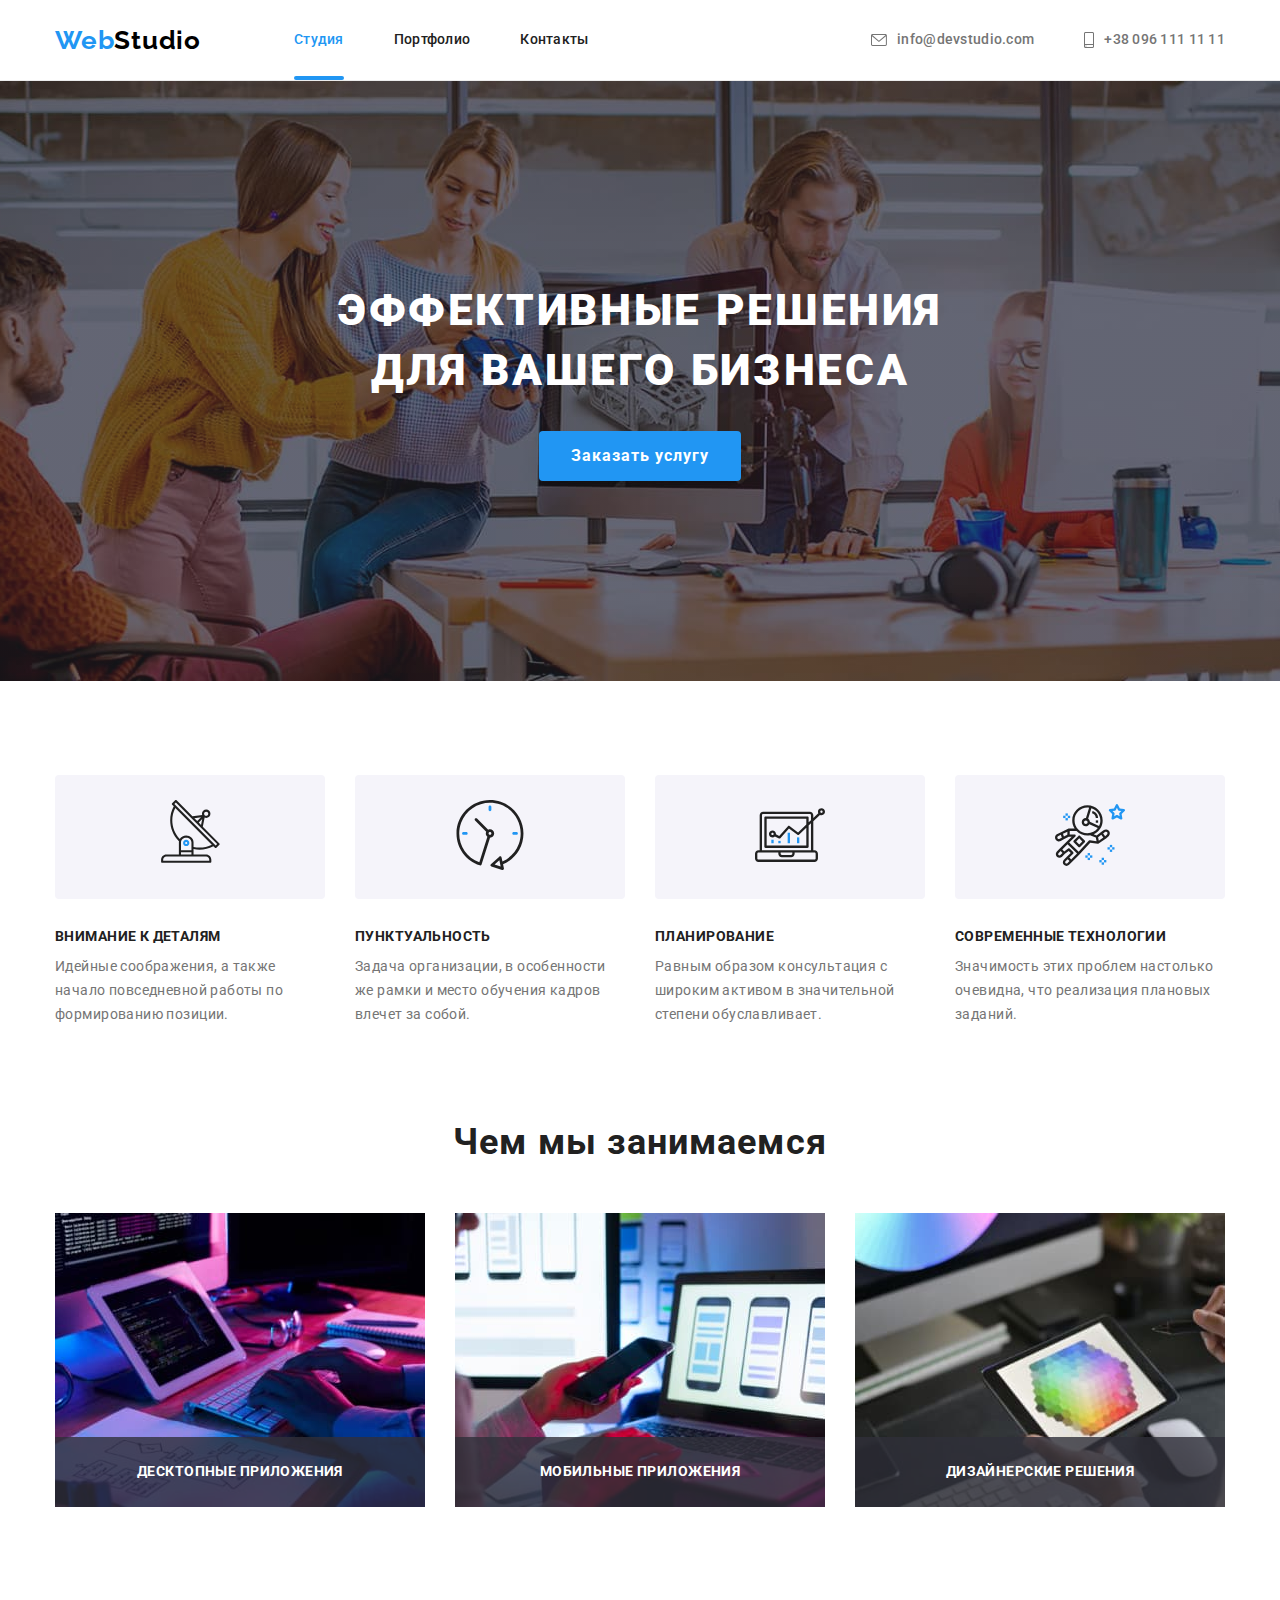
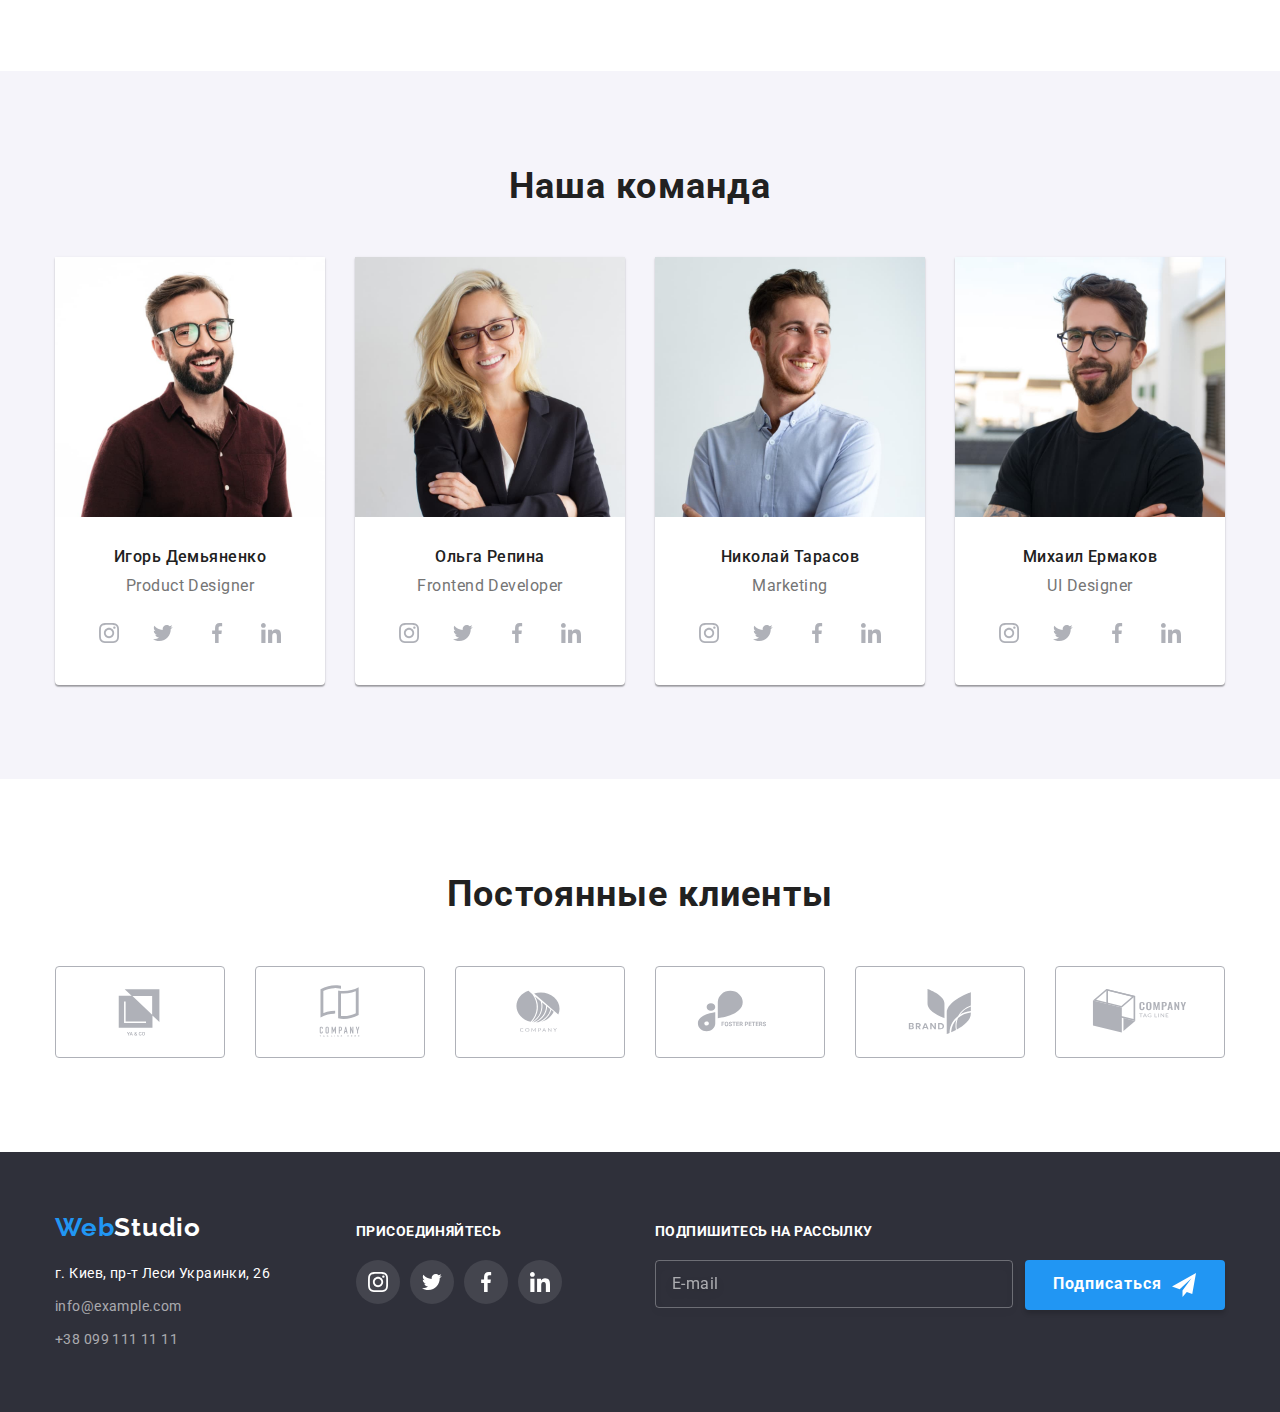
==== index.html @ ec04b0eb "added start files" ====
<!DOCTYPE html>
<html lang="ru">
  <head>
    <meta charset="UTF-8" />
    <meta http-equiv="X-UA-Compatible" content="IE=edge" />
    <meta name="viewport" content="width=device-width, initial-scale=1.0" />
    <title>Студия</title>
    <link rel="preconnect" href="https://fonts.googleapis.com" />
    <link rel="preconnect" href="https://fonts.gstatic.com" crossorigin />
    <link
      href="https://fonts.googleapis.com/css2?family=Raleway:wght@700&family=Roboto:wght@400;500;700;900&display=swap"
      rel="stylesheet"
    />
    <link
      rel="stylesheet"
      href="https://cdnjs.cloudflare.com/ajax/libs/modern-normalize/1.1.0/modern-normalize.min.css"
    />
    <link rel="stylesheet" href="./css/main.min.css" />
  </head>
  <body>
    <header class="header">
      <div class="container">
        <nav class="header__nav">
          <a class="header__logo header__logo_theme_blue" href="./index.html" lang="en"
            >Web<span class="header__logo_theme_dark">Studio</span></a
          >
          <ul class="header__nav-list">
            <li class="header__nav-item">
              <a href="./index.html" class="header__nav-link current">Студия</a>
            </li>
            <li class="header__nav-item">
              <a href="./portfolio.html" class="header__nav-link">Портфолио</a>
            </li>
            <li class="item">
              <a href="" class="header__nav-link">Контакты</a>
            </li>
          </ul>
        </nav>
        <ul class="header__contacts header__nav-list">
          <li class="header__contacts-list">
            <a class="header__contacts-item" href="mailto:info@devstudio.com">
              <svg class="header__contacts-icon-email" width="16" height="12">
                <use href="./images/sprite.svg#icon-email"></use>
              </svg>
              info@devstudio.com</a
            >
          </li>
          <li class="header__contacts-list">
            <a class="header__contacts-item" href="tel:+380961111111">
              <svg class="header__contacts-icon-tel" width="10" height="16">
                <use href="./images/sprite.svg#icon-smartphone"></use>
              </svg>
              +38 096 111 11 11</a
            >
          </li>
        </ul>
      </div>
    </header>
    <main>
      <section class="hero hero__overlay">
        <div class="container">
          <h1 class="hero__title">
            Эффективные решения <span class="indent">для вашего бизнеса</span>
          </h1>
          <button class="hero__btn" type="button" data-modal-open>Заказать услугу</button>
          <div class="backdrop is-hidden" data-modal>
            <div class="modal">
              <button data-modal-close class="modal-icon-close">
                <svg width="11" height="11  ">
                  <use class="" href="./images/sprite.svg#icon-close-black"></use>
                </svg>
              </button>
              <form class="contact-form-wrapper">
                <b class="contact-form-title">Оставьте свои данные, мы вам перезвоним</b>
                <label class="contact-form-type"
                  >Имя
                  <span class="contact-form-input-wrapper">
                    <input
                      type="text"
                      name="user_name"
                      class="contact-form-input"
                      required
                      minlength="2"
                      pattern="^[а-яА-Яа-яА-Яa-zA-Z]+\s[а-яА-Яа-яА-Яa-zA-Z]+$"
                    />
                    <svg class="contact-form-icon" width="18" height="18">
                      <use href="./images/sprite.svg#icon-person-black-18dp"></use>
                    </svg>
                  </span>
                </label>
                <label class="contact-form-type"
                  >Телефон
                  <span class="contact-form-input-wrapper">
                    <input
                      type="tel"
                      name="user_phone"
                      class="contact-form-input"
                      required
                      pattern="[0-9]{3}-[0-9]{3}-[0-9]{2}-[0-9]{2}"
                      title="066-xxx-xx-xx"
                    />
                    <svg class="contact-form-icon" width="18" height="18">
                      <use href="./images/sprite.svg#icon-phone-black-18dp"></use>
                    </svg>
                  </span>
                </label>
                <label class="contact-form-type"
                  >Почта
                  <span class="contact-form-input-wrapper">
                    <input type="email" name="user_email" class="contact-form-input" required />
                    <svg class="contact-form-icon" width="18" height="18">
                      <use href="./images/sprite.svg#icon-email-black-18dp"></use>
                    </svg>
                  </span>
                </label>
                <label for="user-confirm" class="contact-form-type">Комментарий</label>
                <textarea
                  name="user_message"
                  class="contact-form-input-message"
                  placeholder="Введите текст"
                ></textarea>
                <span class="confirmation-wrapper">
                  <input
                    type="checkbox"
                    name="user_confirmation"
                    required
                    id="user-confirm"
                    class="contact-form-checkbox visually-hidden"
                  />
                  <label for="user-confirm" class="contact-form-confirm">
                    Соглашаюсь с рассылкой и принимаю
                    <a href="" class="contact-form-confirm-link">Условия договора</a></label
                  >
                </span>

                <button type="submit" class="contact-form-btn">Отправить</button>
              </form>
            </div>
          </div>
        </div>
      </section>
      <section class="features features__section">
        <div class="container">
          <h2 class="section-title visually-hidden">Особенности</h2>
          <ul class="features__list">
            <li class="features__item">
              <div class="features__icon">
                <svg class="features__icon-item" width="70" height="70">
                  <use href="./images/sprite.svg#icon-antenna"></use>
                </svg>
              </div>
              <h3 class="features__title">Внимание к деталям</h3>
              <p class="features__description">
                Идейные соображения, а также начало повседневной работы по формированию позиции.
              </p>
            </li>
            <li class="features__item">
              <div class="features__icon">
                <svg class="features__icon-item" width="70" height="70">
                  <use href="./images/sprite.svg#icon-clock"></use>
                </svg>
              </div>
              <h3 class="features__title">Пунктуальность</h3>
              <p class="features__description">
                Задача организации, в особенности же рамки и место обучения кадров влечет за собой.
              </p>
            </li>
            <li class="features__item">
              <div class="features__icon">
                <svg class="features__icon-item" width="70" height="70">
                  <use href="./images/sprite.svg#icon-diagram"></use>
                </svg>
              </div>
              <h3 class="features__title">Планирование</h3>
              <p class="features__description">
                Равным образом консультация с широким активом в значительной степени обуславливает.
              </p>
            </li>
            <li class="features__item">
              <div class="features__icon">
                <svg class="features__icon-item" width="70" height="70">
                  <use href="./images/sprite.svg#icon-astronaut"></use>
                </svg>
              </div>
              <h3 class="features__title">Современные технологии</h3>
              <p class="features__description">
                Значимость этих проблем настолько очевидна, что реализация плановых заданий.
              </p>
            </li>
          </ul>
        </div>
      </section>
      <section class="our-work section">
        <div class="container">
          <h2 class="section-title">Чем мы занимаемся</h2>
          <ul class="our-work__list">
            <li class="our-work__item">
              <div class="our-work__img-wrapper">
                <img
                  src="./images/about-img-1.jpeg"
                  alt="Декстопные приложения"
                  width="370"
                  height="294"
                />
                <p class="our-work__img-wrapper-item">Десктопные приложения</p>
              </div>
            </li>
            <li class="our-work__item">
              <div class="our-work__img-wrapper">
                <img
                  src="./images/about-img-2.jpeg"
                  alt="Мобильные приложения"
                  width="370"
                  height="294"
                />
                <p class="our-work__img-wrapper-item">Мобильные приложения</p>
              </div>
            </li>
            <li class="our-work__item">
              <div class="our-work__img-wrapper">
                <img
                  src="./images/about-img-3.jpeg"
                  alt="Дизайнерские решения"
                  width="370"
                  height="294"
                />
                <p class="our-work__img-wrapper-item">Дизайнерские решения</p>
              </div>
            </li>
          </ul>
        </div>
      </section>
      <section class="team section">
        <div class="container">
          <h2 class="section-title">Наша команда</h2>
          <ul class="team__list">
            <li class="team__card team__card-item">
              <img src="./images/team-img-1.jpeg" alt="Игорь Демьяненко" width="270" height="260" />
              <div class="team__wrapper">
                <h3 class="team__item-title">Игорь Демьяненко</h3>
                <p class="team__item-description" lang="en">Product Designer</p>
                <ul class="team__social">
                  <li class="team__social-item">
                    <a class="team__social-link" href="/">
                      <svg width="20" height="20">
                        <use class="" href="./images/sprite.svg#icon-instagram"></use>
                      </svg>
                    </a>
                  </li>
                  <li class="team__social-item">
                    <a class="team__social-link" href="/">
                      <svg width="20" height="20">
                        <use href="./images/sprite.svg#icon-twitter"></use>
                      </svg>
                    </a>
                  </li>
                  <li class="team__social-item">
                    <a class="team__social-link" href="/">
                      <svg width="20" height="20">
                        <use href="./images/sprite.svg#icon-facebook"></use>
                      </svg>
                    </a>
                  </li>
                  <li class="team__social-item">
                    <a class="team__social-link" href="/">
                      <svg width="20" height="20">
                        <use href="./images/sprite.svg#icon-linkedin"></use>
                      </svg>
                    </a>
                  </li>
                </ul>
              </div>
            </li>
            <li class="team__card team__card-item">
              <img src="./images/team-img-2.jpeg" alt="Ольга Репина" width="270" height="260" />
              <div class="team__wrapper">
                <h3 class="team__item-title">Ольга Репина</h3>
                <p class="team__item-description" lang="en">Frontend Developer</p>
                <ul class="team__social">
                  <li class="team__social-item">
                    <a class="team__social-link" href="/">
                      <svg width="20" height="20">
                        <use class="" href="./images/sprite.svg#icon-instagram"></use>
                      </svg>
                    </a>
                  </li>
                  <li class="team__social-item">
                    <a class="team__social-link" href="/">
                      <svg width="20" height="20">
                        <use href="./images/sprite.svg#icon-twitter"></use>
                      </svg>
                    </a>
                  </li>
                  <li class="team__social-item">
                    <a class="team__social-link" href="/">
                      <svg width="20" height="20">
                        <use href="./images/sprite.svg#icon-facebook"></use>
                      </svg>
                    </a>
                  </li>
                  <li class="team__social-item">
                    <a class="team__social-link" href="/">
                      <svg width="20" height="20">
                        <use href="./images/sprite.svg#icon-linkedin"></use>
                      </svg>
                    </a>
                  </li>
                </ul>
              </div>
            </li>
            <li class="team__card team__card-item">
              <img src="./images/team-img-3.jpeg" alt="Николай Тарасов" width="270" height="260" />
              <div class="team__wrapper">
                <h3 class="team__item-title">Николай Тарасов</h3>
                <p class="team__item-description" lang="en">Marketing</p>
                <ul class="team__social">
                  <li class="team__social-item">
                    <a class="team__social-link" href="/">
                      <svg width="20" height="20">
                        <use class="" href="./images/sprite.svg#icon-instagram"></use>
                      </svg>
                    </a>
                  </li>
                  <li class="team__social-item">
                    <a class="team__social-link" href="/">
                      <svg width="20" height="20">
                        <use href="./images/sprite.svg#icon-twitter"></use>
                      </svg>
                    </a>
                  </li>
                  <li class="team__social-item">
                    <a class="team__social-link" href="/">
                      <svg width="20" height="20">
                        <use href="./images/sprite.svg#icon-facebook"></use>
                      </svg>
                    </a>
                  </li>
                  <li class="team__social-item">
                    <a class="team__social-link" href="/">
                      <svg width="20" height="20">
                        <use href="./images/sprite.svg#icon-linkedin"></use>
                      </svg>
                    </a>
                  </li>
                </ul>
              </div>
            </li>
            <li class="team__card team__card-item">
              <img src="./images/team-img-4.jpeg" alt="Михаил Ермаков" width="270" height="260" />
              <div class="team__wrapper">
                <h3 class="team__item-title">Михаил Ермаков</h3>
                <p class="team__item-description" lang="en">UI Designer</p>
                <ul class="team__social">
                  <li class="team__social-item">
                    <a class="team__social-link" href="/">
                      <svg width="20" height="20">
                        <use class="" href="./images/sprite.svg#icon-instagram"></use>
                      </svg>
                    </a>
                  </li>
                  <li class="team__social-item">
                    <a class="team__social-link" href="/">
                      <svg width="20" height="20">
                        <use href="./images/sprite.svg#icon-twitter"></use>
                      </svg>
                    </a>
                  </li>
                  <li class="team__social-item">
                    <a class="team__social-link" href="/">
                      <svg width="20" height="20">
                        <use href="./images/sprite.svg#icon-facebook"></use>
                      </svg>
                    </a>
                  </li>
                  <li class="team__social-item">
                    <a class="team__social-link" href="/">
                      <svg width="20" height="20">
                        <use href="./images/sprite.svg#icon-linkedin"></use>
                      </svg>
                    </a>
                  </li>
                </ul>
              </div>
            </li>
          </ul>
        </div>
      </section>
      <section class="clients section">
        <div class="container">
          <h2 class="section-title">Постоянные клиенты</h2>
          <ul class="clients__list">
            <li class="clients__item">
              <svg width="106" height="60">
                <use href="./images/sprite.svg#icon-client-ya-co"></use>
              </svg>
            </li>
            <li class="clients__item">
              <svg width="106" height="60">
                <use href="./images/sprite.svg#icon-client-tagline-here"></use>
              </svg>
            </li>
            <li class="clients__item">
              <svg width="106" height="60">
                <use href="./images/sprite.svg#icon-client-company"></use>
              </svg>
            </li>
            <li class="clients__item">
              <svg width="106" height="60">
                <use href="./images/sprite.svg#icon-client-foster-peters"></use>
              </svg>
            </li>
            <li class="clients__item">
              <svg width="106" height="60">
                <use href="./images/sprite.svg#icon-client-brand"></use>
              </svg>
            </li>
            <li class="clients__item">
              <svg width="106" height="60">
                <use href="./images/sprite.svg#icon-client-tag-line"></use>
              </svg>
            </li>
          </ul>
        </div>
      </section>
    </main>
    <footer class="footer">
      <div class="footer__section container">
        <div class="footer__address-section">
          <a class="footer__logo footer__logo_theme_blue" href="./index.html" lang="en"
            >Web<span class="footer__logo_theme_light">Studio</span></a
          >
          <address>
            <ul>
              <li>
                <p class="footer__address">г. Киев, пр-т Леси Украинки, 26</p>
              </li>
              <li class="footer__contacts-list">
                <a class="footer__contacts-item" href="mailto:info@example.com">info@example.com</a>
              </li>
              <li class="footer__contacts-list">
                <a class="footer__contacts-item" href="tel:+380991111111">+38 099 111 11 11</a>
              </li>
            </ul>
          </address>
        </div>
        <div class="footer__social-section">
          <h3 class="footer__section-title">присоединяйтесь</h3>
          <ul class="footer__social-list">
            <li class="footer__social-item">
              <a class="footer__social-link" href="/">
                <svg width="20" height="20">
                  <use class="" href="./images/sprite.svg#icon-instagram"></use>
                </svg>
              </a>
            </li>
            <li class="footer__social-item">
              <a class="footer__social-link" href="/">
                <svg width="20" height="20">
                  <use href="./images/sprite.svg#icon-twitter"></use>
                </svg>
              </a>
            </li>
            <li class="footer__social-item">
              <a class="footer__social-link" href="/">
                <svg width="20" height="20">
                  <use href="./images/sprite.svg#icon-facebook"></use>
                </svg>
              </a>
            </li>
            <li class="footer__social-item">
              <a class="footer__social-link" href="/">
                <svg width="20" height="20">
                  <use href="./images/sprite.svg#icon-linkedin"></use>
                </svg>
              </a>
            </li>
          </ul>
        </div>
        <div class="footer__contact-form">
          <p class="footer__section-title">Подпишитесь на рассылку</p>
          <form class="footer__contact-form-wrapper">
            <input
              type="email"
              name="user_email_news"
              class="footer__contact-form-news"
              required
              minlength="2"
              placeholder="E-mail"
            />
            <button type="submit" class="footer__contact-form-btn">
              Подписаться
              <svg class="footer__contact-form-icon" width="24px" height="24px">
                <use href="./images/sprite.svg#icon-icon-send"></use>
              </svg>
            </button>
          </form>
        </div>
      </div>
    </footer>
    <script src="./js/modal.js"></script>
  </body>
</html>
---- css/main.min.css ----
:root{--main-background-color: #ffffff;--secondary-background-color: #f5f4fa;--portfolio-buttons-color: #f5f4fa;--main-light-color: #ffffff;--main-text-color: #212121;--secondary-text-color: #757575;--main-accent-color: #2196f3;--secondary-accent-color: #188ce8;--hero-footer-background: #2f303a;--portffolio-background: #eeeeee;--hero-overlay: rgba(47, 48, 58, 0.4);--header-border-bottom: #ececec;--logo-dark-color: #000000;--team-social-icons: #afb1b8}.visually-hidden{position:absolute;width:1px;height:1px;margin:-1px;padding:0;border:0;white-space:nowrap;clip-path:inset(100%);clip:rect(0 0 0 0);overflow:hidden}.indent{display:block}body{font-family:Roboto, sans-serif;font-style:normal;font-weight:normal;color:var(--main-text-color);background-color:var(--main-background-color)}h1,h2,h3,h4,h5,h6,p{margin:0}img{display:block}ul,ol{margin:0;padding:0;list-style:none}a{text-decoration:none}img{display:block}address{font-style:normal}.section{padding-top:94px;padding-bottom:94px}.container{width:1200px;margin:0 auto;padding-right:15px;padding-left:15px}.header__logo_theme_blue,.footer__logo_theme_blue{margin:0;padding:0;font-family:Raleway, sans-serif;font-weight:bold;font-size:26px;line-height:1.19;letter-spacing:0.03em;color:var(--main-accent-color)}.header__logo_theme_dark{color:var(--logo-dark-color)}.footer__logo_theme_light{margin-bottom:20px;color:var(--main-light-color)}.backdrop{position:fixed;top:0;left:0;z-index:1;width:100%;height:100%;background:rgba(0,0,0,0.2);opacity:1;visibility:visible;transition:opacity 250ms cubic-bezier(0.4, 0, 0.2, 1),visibility 250ms cubic-bezier(0.4, 0, 0.2, 1)}.backdrop.is-hidden{opacity:0;visibility:hidden;pointer-events:none}.backdrop.is-hidden .modal{transform:translate(50%, -50%) scale(0.1)}.modal{position:absolute;top:50%;right:50%;width:528px;background:var(--main-background-color);border-radius:4px;box-shadow:0px 1px 3px rgba(0,0,0,0.12),0px 1px 1px rgba(0,0,0,0.14),0px 2px 1px rgba(0,0,0,0.2);transform:translate(50%, -50%) scale(1);transition:transform 250ms cubic-bezier(0.4, 0, 0.2, 1)}.modal-icon-close{position:absolute;top:8px;right:8px;display:flex;justify-content:center;align-items:center;width:30px;height:30px;background:var(--main-background-color);border:1px solid rgba(0,0,0,0.1);border-radius:50%;cursor:pointer;transition:fill 250ms cubic-bezier(0.4, 0, 0.2, 1)}.modal-icon-close:hover,.modal-icon-close:focus{fill:var(--secondary-accent-color)}.contact-form-title{margin-bottom:12px;font-weight:700;font-size:20px;line-height:1.15;text-align:center;letter-spacing:0.03em;color:var(--main-text-color)}.contact-form-wrapper{padding:40px;text-align:left}.contact-form-input{width:100%;height:38px;padding:12px 12px 12px 42px;font-weight:400;font-size:14px;line-height:1.14;letter-spacing:0.01em;border:1px solid rgba(33,33,33,0.2);border-radius:4px;box-sizing:border-box;transition:border 250ms cubic-bezier(0.4, 0, 0.2, 1)}.contact-form-input:focus,.contact-form-input:hover{border:1px solid var(--main-accent-color);outline:none}.contact-form-input-message{width:100%;height:118px;margin-bottom:20px;padding:12px 16px;font-weight:400;font-size:14px;line-height:1.14;letter-spacing:0.01em;border:1px solid rgba(33,33,33,0.2);box-sizing:border-box;border-radius:4px;resize:none;outline:none;transition:border 250ms cubic-bezier(0.4, 0, 0.2, 1) 0ms}.contact-form-input-message:focus,.contact-form-input-message:hover{border:1px solid var(--main-accent-color)}.contact-form-input-message::placeholder{font-weight:400;font-size:14px;line-height:1.14;letter-spacing:0.01em;color:rgba(117,117,117,0.5)}.confirmation-wrapper{text-align:center}.contact-form-confirm{font-weight:400;font-size:14px;line-height:1.71;letter-spacing:0.03em;color:var(--secondary-text-color)}.contact-form-confirm::before{content:'';display:inline-block;width:16px;height:15px;margin-right:8px;border:2px solid var(--main-text-color);border-radius:4px;cursor:pointer;transition:border 250ms cubic-bezier(0.4, 0, 0.2, 1),border-radius 250ms cubic-bezier(0.4, 0, 0.2, 1)}.contact-form-checkbox:focus+.contact-form-confirm::before,.contact-form-checkbox:hover+.contact-form-confirm::before{border:2px solid var(--main-accent-color);border-radius:4px}.contact-form-checkbox:checked+.contact-form-confirm::before{background-image:url(../images/icon-check.svg);border:0px}.contact-form-checkbox{border-radius:4px}.contact-form-confirm-link{color:var(--main-accent-color)}.contact-form-btn{display:block;width:200px;height:50px;margin-top:30px;margin-right:auto;margin-left:auto;padding:10px 55px;font-weight:700;font-size:16px;line-height:1.88;letter-spacing:0.06em;color:var(--main-light-color);background-color:var(--main-accent-color);box-shadow:0px 4px 4px rgba(0,0,0,0.15);border-radius:4px;border:none;cursor:pointer;transition:background-color 250ms cubic-bezier(0.4, 0, 0.2, 1) 0ms}.contact-form-btn:focus,.contact-form-btn:hover{background-color:var(--secondary-accent-color)}.contact-form-type{display:block;margin-top:12px;margin-bottom:4px;font-weight:400;font-size:12px;line-height:1.17;letter-spacing:0.01em;color:var(--secondary-text-color)}.contact-form-input-wrapper{position:relative;margin-bottom:10px}.contact-form-icon{position:absolute;top:50%;left:12px;display:block;transform:translateY(-50%);transition:fill 250ms cubic-bezier(0.4, 0, 0.2, 1)}.contact-form-input:focus+.contact-form-icon,.contact-form-input:hover+.contact-form-icon{fill:var(--main-accent-color)}.footer__contact-form{margin-left:93px}.footer__contact-form-wrapper{display:flex}.footer__contact-form-news{width:358px;height:48px;padding:15px 16px;font-weight:400;font-size:16px;line-height:1.25;letter-spacing:0.03em;color:var(--main-light-color);background-color:transparent;border:1px solid rgba(255,255,255,0.3);border-radius:4px;box-sizing:border-box;filter:drop-shadow(0px 4px 4px rgba(0,0,0,0.15));outline:none}.footer__contact-form-news::placeholder{font-weight:400;font-size:16px;line-height:1.25;letter-spacing:0.03em;color:rgba(255,255,255,0.6)}.footer__contact-form-btn{display:flex;align-items:center;width:200px;height:50px;margin-left:12px;padding:10px 28px;font-weight:700;font-size:16px;line-height:1.88;letter-spacing:0.06em;color:var(--main-light-color);background:var(--main-accent-color);border:none;border-radius:4px;box-shadow:0px 4px 4px rgba(0,0,0,0.15);cursor:pointer}.footer__contact-form-icon{margin-left:10px}.header{border-bottom:1px solid var(--header-border-bottom)}.header .container{display:flex}.header__nav{display:flex;align-items:center}.header__nav-list{display:flex;margin:0 0 0 93px}.header__nav-list .header__nav-item:not(:last-child){margin-right:50px}.header__nav-link{display:block;padding-top:32px;font-weight:500;font-size:14px;line-height:1.14;letter-spacing:0.02em;color:var(--main-text-color);transition:color 250ms cubic-bezier(0.4, 0, 0.2, 1) 0ms}.header__nav-link:hover,.header__nav-link:focus{color:var(--main-accent-color)}.header__contacts .header__contacts-list+.header__contacts-list{margin-left:50px}.header__contacts{margin-left:auto}.header__contacts-icon-email{width:16px;margin-right:10px}.header__contacts-icon-tel{width:10px;margin-right:10px}.header__contacts-item{display:flex;align-items:center;margin-left:auto;padding-top:32px;padding-bottom:32px;font-weight:500;font-size:14px;line-height:1.14;letter-spacing:0.02em;color:var(--secondary-text-color);fill:var(--secondary-text-color);transition:color 250ms cubic-bezier(0.4, 0, 0.2, 1) 0ms,fill 250ms cubic-bezier(0.4, 0, 0.2, 1) 0ms}.header__contacts-item:hover,.header__contacts-item:focus{color:var(--main-accent-color);fill:var(--main-accent-color)}.current{color:var(--main-accent-color)}.current::after{content:'';display:block;width:100%;height:4px;margin-top:28px;background:var(--main-accent-color);border-radius:2px}.hero{padding:200px 0;text-align:center;background:var(--hero-footer-background)}.hero__overlay{max-width:1600px;min-height:600px;margin:0 auto;background-image:linear-gradient(to right, var(--hero-overlay), var(--hero-overlay)),url(../images/hero-bg-img.jpeg);background-repeat:no-repeat;background-position:center;background-size:cover}.hero__title{margin-bottom:30px;font-weight:900;font-size:44px;line-height:1.36;letter-spacing:0.06em;text-transform:uppercase;color:var(--main-light-color)}.hero__btn{display:inline-block;min-width:200px;padding:10px 32px;font-family:inherit;font-weight:bold;font-size:16px;line-height:1.88;letter-spacing:0.06em;color:var(--main-light-color);background-color:var(--main-accent-color);border:none;border-radius:4px;box-shadow:0px 4px 4px rgba(0,0,0,0.15);cursor:pointer;transition:background-color 250ms cubic-bezier(0.4, 0, 0.2, 1) 0ms}.hero__btn:hover,.hero__btn:focus{background-color:var(--secondary-accent-color)}.features__section{padding-top:94px;padding-bottom:0}.features__list{display:flex;flex-wrap:wrap}.features__list .features__item{width:270px}.features__list .features__item:not(:last-child){margin-right:30px}.features__item .features__icon{width:270px;margin-bottom:30px;padding-top:25px;padding-bottom:25px;background-color:var(--portfolio-buttons-color);border-radius:4px}.features__icon .features__icon-item{width:270px;margin:0 auto}.features__title{margin-top:0;margin-bottom:10px;font-weight:bold;font-size:14px;line-height:1.14;letter-spacing:0.03em;text-transform:uppercase;color:var(--main-text-color)}.features__description{margin-top:0;margin-bottom:0;font-weight:400;font-size:14px;line-height:1.71;letter-spacing:0.03em;color:var(--secondary-text-color)}.our-work__list{display:flex}.our-work__list .our-work__item{flex-basis:calc((100% - 90px) / 3)}.our-work__list .our-work__item:not(:last-child){margin-right:30px}.our-work__img-wrapper{position:relative}.our-work__img-wrapper-item{width:100%;height:70px;padding:27px 80px;font-weight:700;font-size:14px;line-height:1.14;text-align:center;letter-spacing:0.03em;text-transform:uppercase;color:var(--main-light-color);background:rgba(47,48,58,0.8);transform:translateY(-100%)}.team{background-color:var(--secondary-background-color)}.team__list{display:flex;flex-wrap:wrap}.team__list .team__card-item:not(:last-child){margin-right:30px}.team__card{flex-basis:calc((100% - 120px) / 4);background:var(--main-light-color);border-radius:0px 0px 4px 4px;box-shadow:0px 1px 3px rgba(0,0,0,0.12),0px 1px 1px rgba(0,0,0,0.14),0px 2px 1px rgba(0,0,0,0.2)}.team__wrapper{padding:30px 0}.team__item-title{margin-top:0;margin-bottom:10px;font-weight:500;font-size:16px;line-height:1.19;text-align:center;letter-spacing:0.03em}.team__item-description{margin-bottom:16px;font-weight:400;font-size:16px;line-height:1.19;text-align:center;letter-spacing:0.03em;color:var(--secondary-text-color)}.team__social{display:flex;justify-content:center}.team__social-item .team__social-link{display:flex;justify-content:center;align-items:center;width:44px;height:44px;fill:var(--team-social-icons);background-position:center;border-radius:50%;transition:background-color 250ms cubic-bezier(0.4, 0, 0.2, 1) 0ms,fill 250ms cubic-bezier(0.4, 0, 0.2, 1) 0ms,border-radius 250ms cubic-bezier(0.4, 0, 0.2, 1) 0ms}.team__social-item .team__social-link:hover,.team__social-item .team__social-link:focus{fill:var(--main-light-color);background-color:var(--main-accent-color);border-radius:50px}.team__social-item:not(:last-child){margin-right:10px}.clients__list{display:flex;flex-wrap:wrap}.clients__item{display:flex;justify-content:center;align-items:center;width:170px;height:92px;margin-right:30px;fill:var(--team-social-icons);border:1px solid var(--team-social-icons);border-radius:4px;box-sizing:border-box;transition:fill 250ms cubic-bezier(0.4, 0, 0.2, 1) 0ms,border-color 250ms cubic-bezier(0.4, 0, 0.2, 1) 0ms}.clients__item:nth-child(6n+6){margin-right:0px}.clients__item:hover,.clients__item:focus{fill:var(--main-accent-color);border-color:var(--main-accent-color)}.footer{padding:60px 0;background-color:var(--hero-footer-background)}.footer__section{display:flex;align-items:baseline}.footer__address-section{width:231px;margin-right:70px}.footer__address{margin-top:20px;font-weight:400;font-size:14px;line-height:1.71;letter-spacing:0.03em;color:var(--main-light-color)}.footer__contacts-list{margin-top:9px}.footer__contacts-item{font-weight:400;font-size:14px;line-height:1.71;letter-spacing:0.03em;color:rgba(255,255,255,0.6);transition:color 250ms cubic-bezier(0.4, 0, 0.2, 1) 0ms}.footer__contacts-item:hover,.footer__contacts-item:focus{color:var(--main-accent-color)}.footer__section-title{margin-bottom:20px;font-weight:bold;font-size:14px;line-height:1.14;letter-spacing:0.03em;text-transform:uppercase;color:var(--main-light-color)}.footer__section-title.footer{display:block}.footer__social-list{display:flex}.footer__social-list :not(:last-child){margin-right:10px}.footer__social-item .footer__social-link{position:relative;display:flex;justify-content:center;align-items:center;width:44px;height:44px;fill:var(--main-light-color);background-color:rgba(255,255,255,0.1);background-position:center;border-radius:50%;transition:background-color 250ms cubic-bezier(0.4, 0, 0.2, 1) 0ms}.footer__social-item .footer__social-link:hover,.footer__social-item .footer__social-link:focus{background-color:var(--main-accent-color)}.section-title{margin-top:0;margin-bottom:50px;font-weight:bold;font-size:36px;line-height:1.17;letter-spacing:0.03em;text-align:center}.portfolio-btn{display:flex;justify-content:center}.portfolio-btn .portfolio-btn__list:not(:last-child){margin-right:8px}.portfolio-btn__item{display:inline-block;min-width:73px;padding:6px 22px;font-family:inherit;font-weight:500;font-size:16px;line-height:1.63;letter-spacing:0.03em;text-align:center;background-color:var(--portfolio-buttons-color);border:none;border-radius:4px;cursor:pointer;transition:color 250ms cubic-bezier(0.4, 0, 0.2, 1) 0ms,background-color 250ms cubic-bezier(0.4, 0, 0.2, 1) 0ms,box-shadow 250ms cubic-bezier(0.4, 0, 0.2, 1) 0ms,border-radius 250ms cubic-bezier(0.4, 0, 0.2, 1) 0ms}.portfolio-btn__item:hover,.portfolio-btn__item:focus{color:var(--main-light-color);background-color:var(--main-accent-color);border-radius:4px;box-shadow:0px 3px 1px rgba(0,0,0,0.1),0px 1px 2px rgba(0,0,0,0.08),0px 2px 2px rgba(0,0,0,0.12)}.active{color:var(--main-light-color);background-color:var(--main-accent-color);border-radius:4px;box-shadow:0px 3px 1px rgba(0,0,0,0.1),0px 1px 2px rgba(0,0,0,0.08),0px 2px 2px rgba(0,0,0,0.12)}.section-ul{margin-top:0;margin-bottom:50px}.portfolio-card{display:flex;flex-wrap:wrap}.portfolio-card .item:nth-child(3n){margin-right:0}.portfolio-card .item:nth-last-child(-n+3){margin-bottom:0}.portfolio-card__list{margin-right:30px;margin-bottom:30px;flex-basis:calc((100% - 90px) / 3);background:var(--main-light-color)}.portfolio-card__list.item{transition:box-shadow 250ms cubic-bezier(0.4, 0, 0.2, 1) 0ms}.portfolio-card__list.item:hover,.portfolio-card__list.item:focus{box-shadow:0px 1px 1px rgba(0,0,0,0.12),0px 4px 4px rgba(0,0,0,0.06),1px 4px 6px rgba(0,0,0,0.16)}.portfolio-card__overlay{position:relative;overflow:hidden}.portfolio-card__overlay-item{position:absolute;top:0;left:0;width:100%;height:100%;padding:63px 24px;font-weight:400;font-size:18px;line-height:1.56;letter-spacing:0.03em;color:var(--main-light-color);background-color:rgba(33,150,243,0.9);overflow:auto;transform:translateY(100%);transition:transform 250ms cubic-bezier(0.4, 0, 0.2, 1) 0ms}.portfolio-card__link:hover .portfolio-card__overlay-item,.portfolio-card__link:focus .portfolio-card__overlay-item{transform:translateY(0%);box-shadow:0px 1px 1px rgba(0,0,0,0.12),0px 4px 4px rgba(0,0,0,0.06),1px 4px 6px rgba(0,0,0,0.16)}.portfolio-card__link{display:block;text-decoration:none}.portfolio-card__wrapper{padding:20px 24px;border:1px solid var(--portffolio-background);border-top:none}.portfolio-card__title{margin-top:0;margin-bottom:4px;font-weight:700;font-size:18px;line-height:2;letter-spacing:0.06em;color:var(--main-text-color)}.portfolio-card__description{font-weight:400;font-size:16px;line-height:1.88;letter-spacing:0.03em;color:var(--secondary-text-color)}
/*# sourceMappingURL=main.min.css.map */
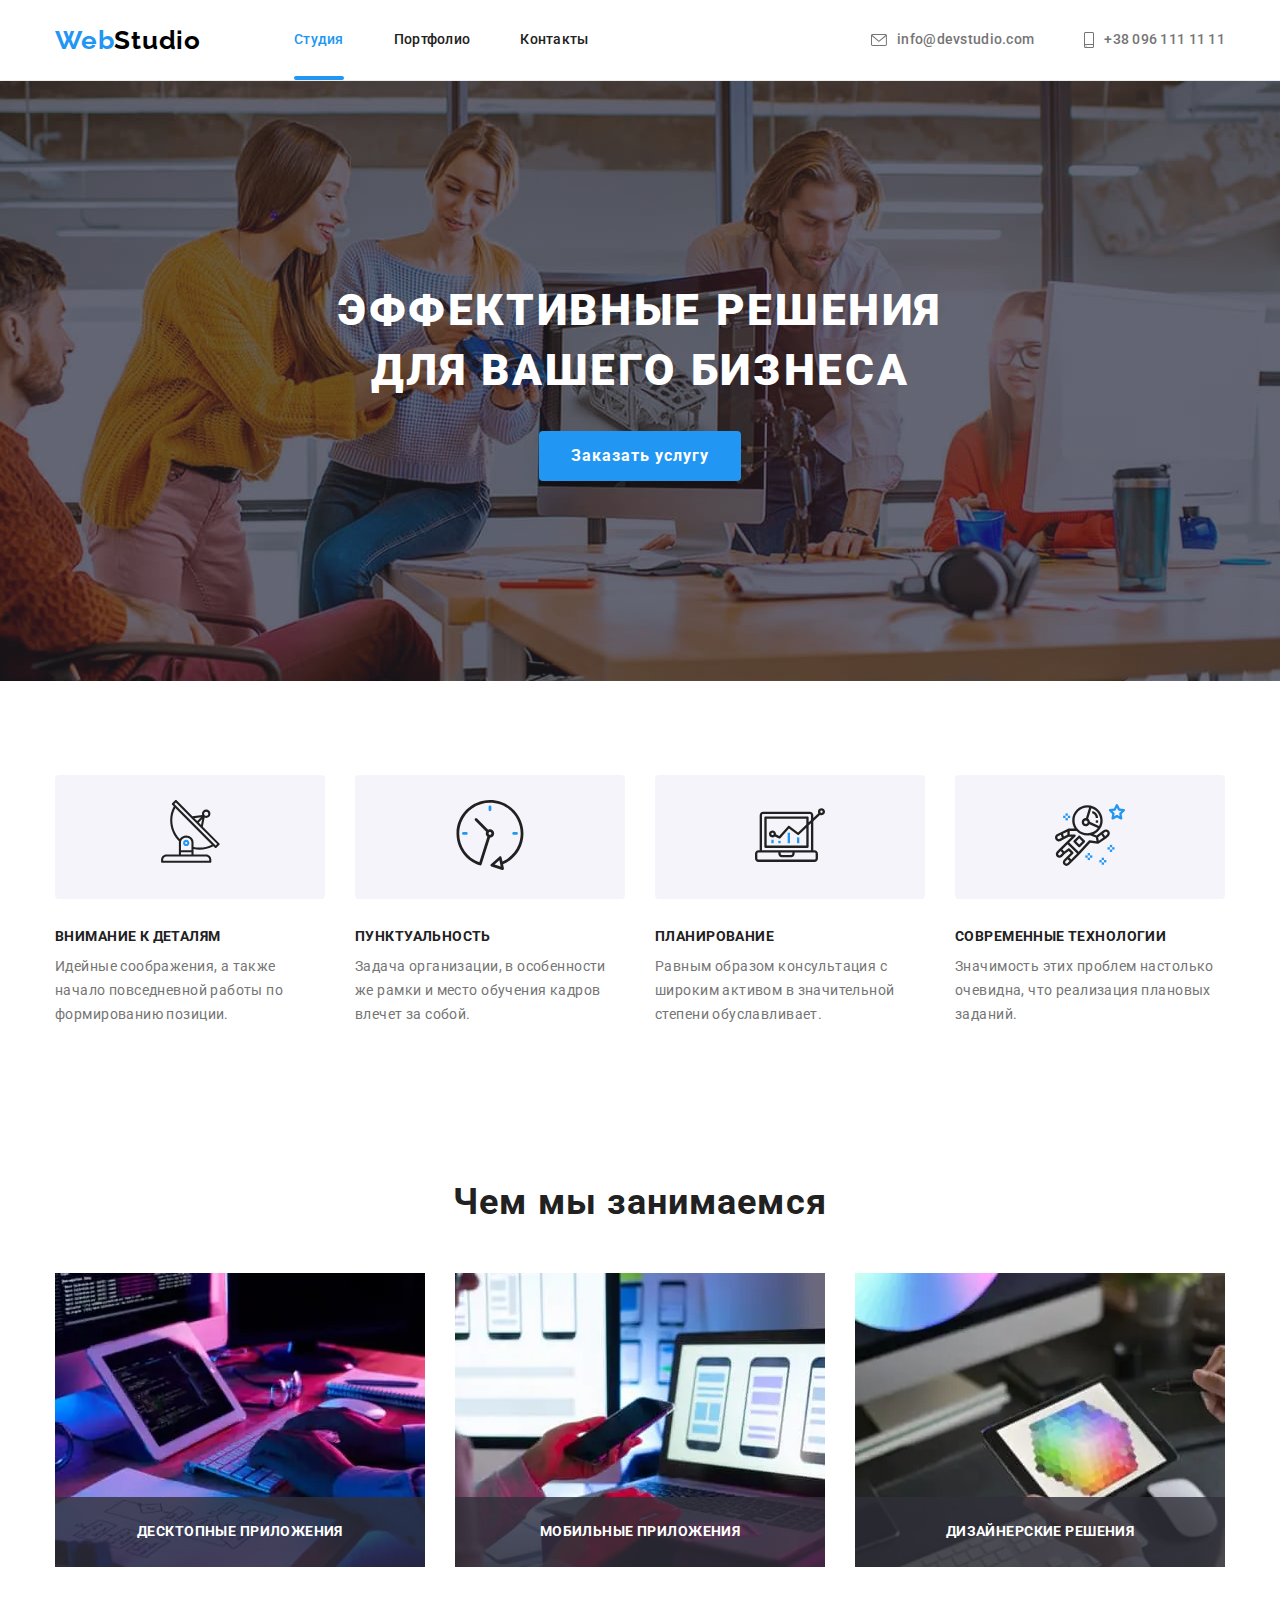
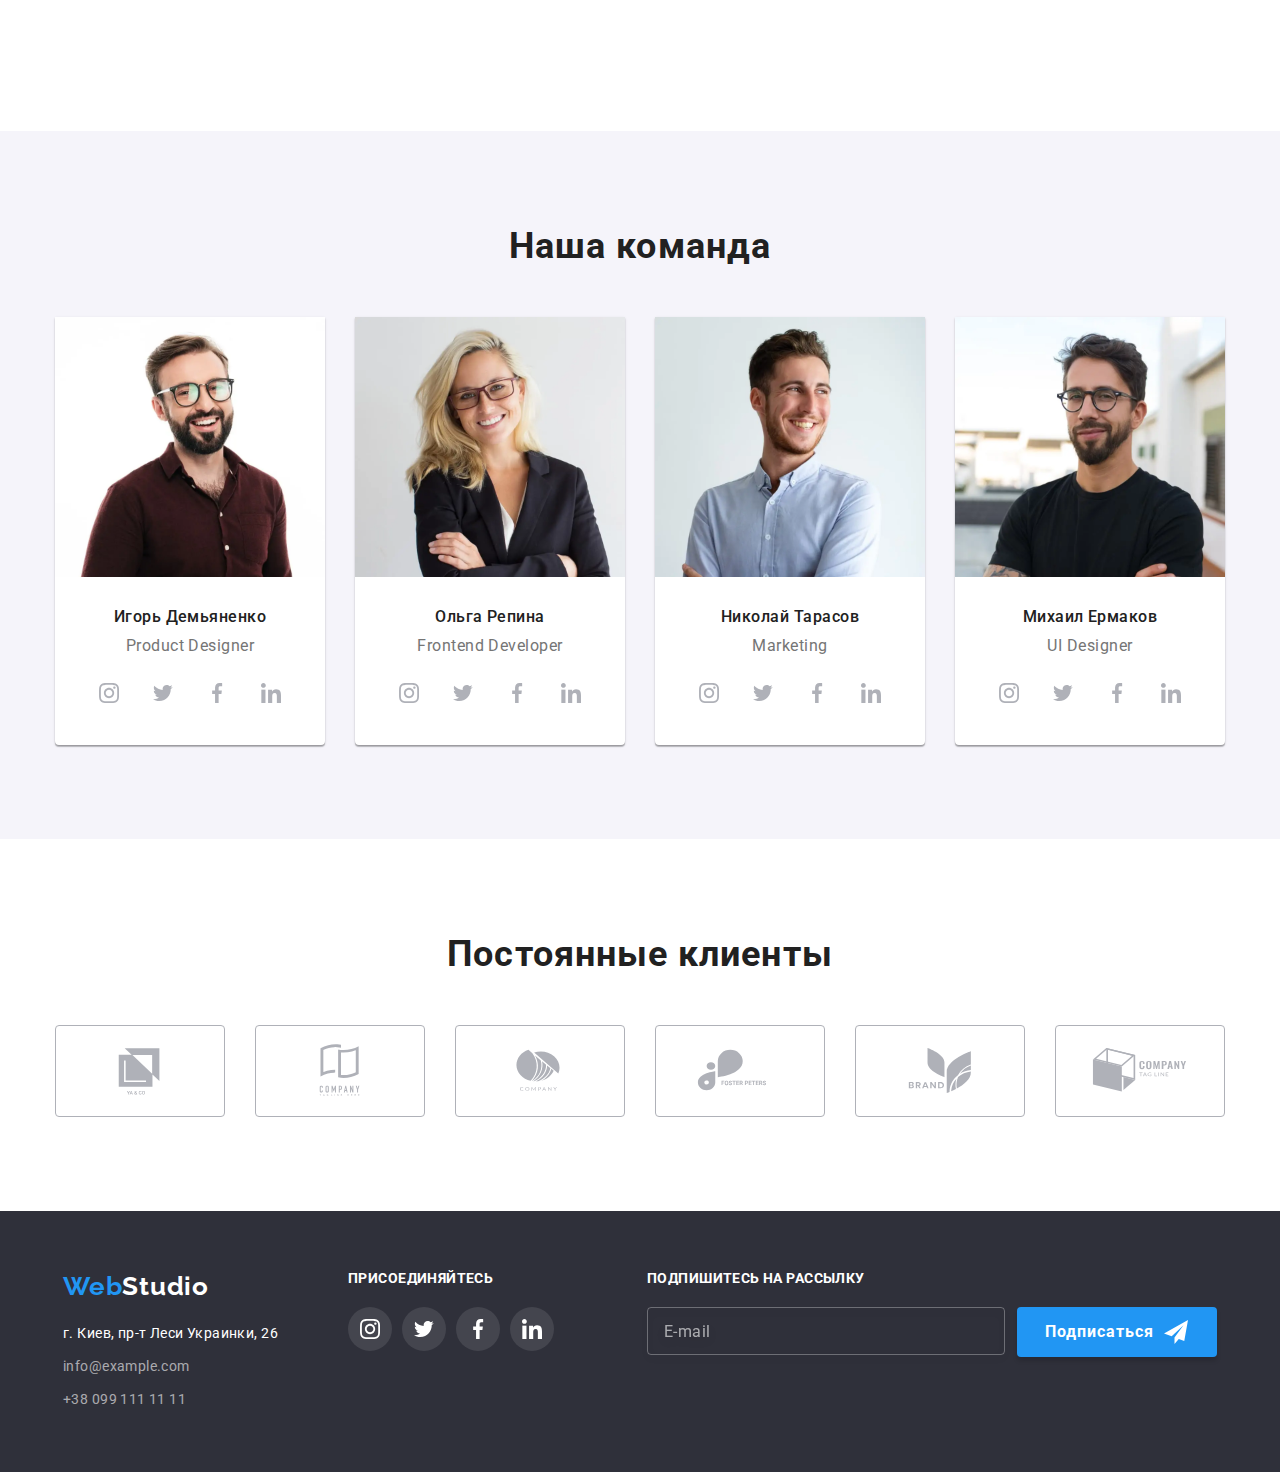
==== commit d74df691: "hw-08 is done" ====
--- a/index.html
+++ b/index.html
@@ -3,7 +3,7 @@
   <head>
     <meta charset="UTF-8" />
     <meta http-equiv="X-UA-Compatible" content="IE=edge" />
-    <meta name="viewport" content="width=device-width, initial-scale=1.0" />
+    <meta name="viewport" content="width=device-width, initial-scale=1.0, user-scalable=0" />
     <title>Студия</title>
     <link rel="preconnect" href="https://fonts.googleapis.com" />
     <link rel="preconnect" href="https://fonts.gstatic.com" crossorigin />
@@ -19,11 +19,16 @@
   </head>
   <body>
     <header class="header">
-      <div class="container">
+      <div class="container header__container">
         <nav class="header__nav">
           <a class="header__logo header__logo_theme_blue" href="./index.html" lang="en"
             >Web<span class="header__logo_theme_dark">Studio</span></a
           >
+          <button class="mobile-menu-btn" type="button" data-menu-open>
+            <svg class="mobile-menu-btn__icon" width="40" height="40">
+              <use href="./images/sprite.svg#burger-menu-icon"></use>
+            </svg>
+          </button>
           <ul class="header__nav-list">
             <li class="header__nav-item">
               <a href="./index.html" class="header__nav-link current">Студия</a>
@@ -36,24 +41,76 @@
             </li>
           </ul>
         </nav>
-        <ul class="header__contacts header__nav-list">
-          <li class="header__contacts-list">
-            <a class="header__contacts-item" href="mailto:info@devstudio.com">
-              <svg class="header__contacts-icon-email" width="16" height="12">
-                <use href="./images/sprite.svg#icon-email"></use>
-              </svg>
-              info@devstudio.com</a
-            >
-          </li>
-          <li class="header__contacts-list">
-            <a class="header__contacts-item" href="tel:+380961111111">
-              <svg class="header__contacts-icon-tel" width="10" height="16">
-                <use href="./images/sprite.svg#icon-smartphone"></use>
-              </svg>
-              +38 096 111 11 11</a
-            >
-          </li>
-        </ul>
+
+        <div class="header__contacts-wrapper">
+          <ul class="header__contacts header__nav-list">
+            <li class="header__contacts-list">
+              <a class="header__contacts-item mail" href="mailto:info@devstudio.com">
+                <svg class="header__contacts-icon-email" width="16" height="12">
+                  <use href="./images/sprite.svg#icon-email"></use>
+                </svg>
+                info@devstudio.com</a
+              >
+            </li>
+            <li class="header__contacts-list">
+              <a class="header__contacts-item" href="tel:+380961111111">
+                <svg class="header__contacts-icon-tel" width="10" height="16">
+                  <use href="./images/sprite.svg#icon-smartphone"></use>
+                </svg>
+                +38 096 111 11 11</a
+              >
+            </li>
+          </ul>
+        </div>
+      </div>
+
+      <div class="mobile-menu is-open" data-menu>
+        <div class="container mobile-menu__container">
+          <button class="mobile-menu__close-btn" type="button" data-menu-close>
+            <svg class="mobile-menu__close-icon" width="40" height="40">
+              <use href="./images/sprite.svg#icon-close-mobile"></use>
+            </svg>
+          </button>
+
+          <ul class="mobile-menu__nav-list">
+            <li class="mobile-menu__nav-item">
+              <a href="./index.html" class="mobile-menu__nav-link current">Студия</a>
+            </li>
+            <li class="mobile-menu__nav-item">
+              <a href="./portfolio.html" class="mobile-menu__nav-link">Портфолио</a>
+            </li>
+            <li class="mobile-menu__nav-item">
+              <a href="" class="mobile-menu__nav-link">Контакты</a>
+            </li>
+          </ul>
+          <div class="mobile-menu__contacts-social">
+            <ul class="mobile-menu__contacts">
+              <li class="mobile-menu__contacts-list tel">
+                <a class="mobile-menu__contacts-tel" href="tel:+380961111111"> +38 096 111 11 11</a>
+              </li>
+              <li class="mobile-menu__contacts-list">
+                <a class="mobile-menu__contacts-mail" href="mailto:info@devstudio.com">
+                  info@devstudio.com</a
+                >
+              </li>
+            </ul>
+
+            <ul class="mobile-menu__social">
+              <li class="mobile-menu__social-list">
+                <a href="" class="mobile-menu__social-item">Instagram</a>
+              </li>
+              <li class="mobile-menu__social-list">
+                <a href="" class="mobile-menu__social-item">Twitter</a>
+              </li>
+              <li class="mobile-menu__social-list">
+                <a href="" class="mobile-menu__social-item">Facebook</a>
+              </li>
+              <li class="mobile-menu__social-list">
+                <a href="" class="mobile-menu__social-item">LinkedIn</a>
+              </li>
+            </ul>
+          </div>
+        </div>
       </div>
     </header>
     <main>
@@ -72,47 +129,52 @@
               </button>
               <form class="contact-form-wrapper">
                 <b class="contact-form-title">Оставьте свои данные, мы вам перезвоним</b>
-                <label class="contact-form-type"
-                  >Имя
-                  <span class="contact-form-input-wrapper">
-                    <input
-                      type="text"
-                      name="user_name"
-                      class="contact-form-input"
-                      required
-                      minlength="2"
-                      pattern="^[а-яА-Яа-яА-Яa-zA-Z]+\s[а-яА-Яа-яА-Яa-zA-Z]+$"
-                    />
-                    <svg class="contact-form-icon" width="18" height="18">
-                      <use href="./images/sprite.svg#icon-person-black-18dp"></use>
-                    </svg>
-                  </span>
-                </label>
-                <label class="contact-form-type"
-                  >Телефон
-                  <span class="contact-form-input-wrapper">
-                    <input
-                      type="tel"
-                      name="user_phone"
-                      class="contact-form-input"
-                      required
-                      pattern="[0-9]{3}-[0-9]{3}-[0-9]{2}-[0-9]{2}"
-                      title="066-xxx-xx-xx"
-                    />
-                    <svg class="contact-form-icon" width="18" height="18">
-                      <use href="./images/sprite.svg#icon-phone-black-18dp"></use>
-                    </svg>
-                  </span>
-                </label>
-                <label class="contact-form-type"
-                  >Почта
-                  <span class="contact-form-input-wrapper">
-                    <input type="email" name="user_email" class="contact-form-input" required />
-                    <svg class="contact-form-icon" width="18" height="18">
-                      <use href="./images/sprite.svg#icon-email-black-18dp"></use>
-                    </svg>
-                  </span>
-                </label>
+                <label for="user-name" class="contact-form-type">Имя </label>
+                <span class="contact-form-input-wrapper">
+                  <input
+                    type="text"
+                    name="user_name"
+                    class="contact-form-input"
+                    required
+                    id="user-name"
+                    minlength="2"
+                    pattern="^[а-яА-Яа-яА-Яa-zA-Z]+\s[а-яА-Яа-яА-Яa-zA-Z]+$"
+                  />
+                  <svg class="contact-form-icon" width="18" height="18">
+                    <use href="./images/sprite.svg#icon-person-black-18dp"></use>
+                  </svg>
+                </span>
+
+                <label for="user-phone" class="contact-form-type">Телефон </label>
+                <span class="contact-form-input-wrapper">
+                  <input
+                    type="tel"
+                    name="user_phone"
+                    class="contact-form-input"
+                    required
+                    id="user-phone"
+                    pattern="[0-9]{3}-[0-9]{3}-[0-9]{2}-[0-9]{2}"
+                    title="066-xxx-xx-xx"
+                  />
+                  <svg class="contact-form-icon" width="18" height="18">
+                    <use href="./images/sprite.svg#icon-phone-black-18dp"></use>
+                  </svg>
+                </span>
+
+                <label for="user-mail" class="contact-form-type">Почта </label>
+                <span class="contact-form-input-wrapper">
+                  <input
+                    type="email"
+                    name="user_email"
+                    class="contact-form-input"
+                    id="user-mail"
+                    required
+                  />
+                  <svg class="contact-form-icon" width="18" height="18">
+                    <use href="./images/sprite.svg#icon-email-black-18dp"></use>
+                  </svg>
+                </span>
+
                 <label for="user-confirm" class="contact-form-type">Комментарий</label>
                 <textarea
                   name="user_message"
@@ -132,7 +194,6 @@
                     <a href="" class="contact-form-confirm-link">Условия договора</a></label
                   >
                 </span>
-
                 <button type="submit" class="contact-form-btn">Отправить</button>
               </form>
             </div>
@@ -196,34 +257,70 @@
           <ul class="our-work__list">
             <li class="our-work__item">
               <div class="our-work__img-wrapper">
-                <img
-                  src="./images/about-img-1.jpeg"
-                  alt="Декстопные приложения"
-                  width="370"
-                  height="294"
-                />
+                <picture>
+                  <source
+                    srcset="./images/about-img-1.webp 1x, ./images/about-img-1@2x.webp 2x"
+                    media="(min-width: 1200px)"
+                    type="image/webp"
+                  />
+                  <source
+                    srcset="./images/about-img-1.jpeg 1x, ./images/about-img-1@2x.jpeg 2x"
+                    media="(min-width: 1200px)"
+                  />
+
+                  <img
+                    src="./images/about-img-1.jpeg"
+                    alt="Декстопные приложения"
+                    width="370"
+                    height="294"
+                  />
+                </picture>
                 <p class="our-work__img-wrapper-item">Десктопные приложения</p>
               </div>
             </li>
             <li class="our-work__item">
               <div class="our-work__img-wrapper">
-                <img
-                  src="./images/about-img-2.jpeg"
-                  alt="Мобильные приложения"
-                  width="370"
-                  height="294"
-                />
+                <picture>
+                  <source
+                    srcset="./images/about-img-2.webp 1x, ./images/about-img-2@2x.webp 2x"
+                    media="(min-width: 1200px)"
+                    type="image/webp"
+                  />
+                  <source
+                    srcset="./images/about-img-2.jpeg 1x, ./images/about-img-2@2x.jpeg 2x"
+                    media="(min-width: 1200px)"
+                  />
+
+                  <img
+                    src="./images/about-img-2.jpeg"
+                    alt="Мобильные приложения"
+                    width="370"
+                    height="294"
+                  />
+                </picture>
                 <p class="our-work__img-wrapper-item">Мобильные приложения</p>
               </div>
             </li>
             <li class="our-work__item">
               <div class="our-work__img-wrapper">
-                <img
-                  src="./images/about-img-3.jpeg"
-                  alt="Дизайнерские решения"
-                  width="370"
-                  height="294"
-                />
+                <picture>
+                  <source
+                    srcset="./images/about-img-3.webp 1x, ./images/about-img-3@2x.webp 2x"
+                    media="(min-width: 1200px)"
+                    type="image/webp"
+                  />
+                  <source
+                    srcset="./images/about-img-3.jpeg 1x, ./images/about-img-3@2x.jpeg 2x"
+                    media="(min-width: 1200px)"
+                  />
+
+                  <img
+                    src="./images/about-img-3.jpeg"
+                    alt="Дизайнерские решения"
+                    width="370"
+                    height="294"
+                  />
+                </picture>
                 <p class="our-work__img-wrapper-item">Дизайнерские решения</p>
               </div>
             </li>
@@ -235,7 +332,42 @@
           <h2 class="section-title">Наша команда</h2>
           <ul class="team__list">
             <li class="team__card team__card-item">
-              <img src="./images/team-img-1.jpeg" alt="Игорь Демьяненко" width="270" height="260" />
+              <picture>
+                <source
+                  srcset="./images/team-img-1.webp 1x, ./images/team-img-1@2x.webp 2x"
+                  media="(min-width: 1200px)"
+                  type="image/webp"
+                />
+                <source
+                  srcset="./images/team-img-1.jpeg 1x, ./images/team-img-1@2x.jpeg 2x"
+                  media="(min-width: 1200px)"
+                />
+                <source
+                  srcset="./images/team-img-1-tblt.webp 1x, ./images/team-img-1-tblt@2x.webp 2x"
+                  media="(min-width: 768px)"
+                  type="image/webp"
+                />
+                <source
+                  srcset="./images/team-img-1-tblt.jpeg 1x, ./images/team-img-1-tblt@2x.jpeg 2x"
+                  media="(min-width: 768px)"
+                />
+                <source
+                  srcset="./images/team-img-1-mbl.webp 1x, ./images/team-img-1-mbl@2x.webp 2x"
+                  media="(max-width: 767px)"
+                  type="image/webp"
+                />
+                <source
+                  srcset="./images/team-img-1-mbl.jpeg 1x, ./images/team-img-1-mbl@2x.jpeg 2x"
+                  media="(max-width: 767px)"
+                />
+                <img
+                  src="./images/team-img-1.jpeg"
+                  alt="Игорь Демьяненко"
+                  width="270"
+                  height="260"
+                  class="team__img"
+                />
+              </picture>
               <div class="team__wrapper">
                 <h3 class="team__item-title">Игорь Демьяненко</h3>
                 <p class="team__item-description" lang="en">Product Designer</p>
@@ -272,7 +404,43 @@
               </div>
             </li>
             <li class="team__card team__card-item">
-              <img src="./images/team-img-2.jpeg" alt="Ольга Репина" width="270" height="260" />
+              <picture>
+                <source
+                  srcset="./images/team-img-2.webp 1x, ./images/team-img-2@2x.webp 2x"
+                  media="(min-width: 1200px)"
+                  type="image/webp"
+                />
+                <source
+                  srcset="./images/team-img-2.jpeg 1x, ./images/team-img-2@2x.jpeg 2x"
+                  media="(min-width: 1200px)"
+                />
+                <source
+                  srcset="./images/team-img-2-tblt.webp 1x, ./images/team-img-2-tblt@2x.webp 2x"
+                  media="(min-width: 768px)"
+                  type="image/webp"
+                />
+                <source
+                  srcset="./images/team-img-2-tblt.jpeg 1x, ./images/team-img-2-tblt@2x.jpeg 2x"
+                  media="(min-width: 768px)"
+                />
+                <source
+                  srcset="./images/team-img-2-mbl.webp 1x, ./images/team-img-2-mbl@2x.webp 2x"
+                  media="(max-width: 767px)"
+                  type="image/webp"
+                />
+                <source
+                  srcset="./images/team-img-2-mbl.jpeg 1x, ./images/team-img-2-mbl@2x.jpeg 2x"
+                  media="(max-width: 767px)"
+                />
+                <img
+                  src="./images/team-img-2.jpeg"
+                  alt="Ольга Репина"
+                  width="270"
+                  height="260"
+                  class="team__img"
+                />
+              </picture>
+
               <div class="team__wrapper">
                 <h3 class="team__item-title">Ольга Репина</h3>
                 <p class="team__item-description" lang="en">Frontend Developer</p>
@@ -309,7 +477,43 @@
               </div>
             </li>
             <li class="team__card team__card-item">
-              <img src="./images/team-img-3.jpeg" alt="Николай Тарасов" width="270" height="260" />
+              <picture>
+                <source
+                  srcset="./images/team-img-3.webp 1x, ./images/team-img-3@2x.webp 2x"
+                  media="(min-width: 1200px)"
+                  type="image/webp"
+                />
+                <source
+                  srcset="./images/team-img-3.jpeg 1x, ./images/team-img-3@2x.jpeg 2x"
+                  media="(min-width: 1200px)"
+                />
+                <source
+                  srcset="./images/team-img-3-tblt.webp 1x, ./images/team-img-3-tblt@2x.webp 2x"
+                  media="(min-width: 768px)"
+                  type="image/webp"
+                />
+                <source
+                  srcset="./images/team-img-3-tblt.jpeg 1x, ./images/team-img-3-tblt@2x.jpeg 2x"
+                  media="(min-width: 768px)"
+                />
+                <source
+                  srcset="./images/team-img-3-mbl.webp 1x, ./images/team-img-3-mbl@2x.webp 2x"
+                  media="(max-width: 767px)"
+                  type="image/webp"
+                />
+                <source
+                  srcset="./images/team-img-3-mbl.jpeg 1x, ./images/team-img-3-mbl@2x.jpeg 2x"
+                  media="(max-width: 767px)"
+                />
+                <img
+                  src="./images/team-img-3.jpeg"
+                  alt="Николай Тарасов"
+                  width="270"
+                  height="260"
+                  class="team__img"
+                />
+              </picture>
+
               <div class="team__wrapper">
                 <h3 class="team__item-title">Николай Тарасов</h3>
                 <p class="team__item-description" lang="en">Marketing</p>
@@ -346,7 +550,43 @@
               </div>
             </li>
             <li class="team__card team__card-item">
-              <img src="./images/team-img-4.jpeg" alt="Михаил Ермаков" width="270" height="260" />
+              <picture>
+                <source
+                  srcset="./images/team-img-4.webp 1x, ./images/team-img-4@2x.webp 2x"
+                  media="(min-width: 1200px)"
+                  type="image/webp"
+                />
+                <source
+                  srcset="./images/team-img-4.jpeg 1x, ./images/team-img-4@2x.jpeg 2x"
+                  media="(min-width: 1200px)"
+                />
+                <source
+                  srcset="./images/team-img-4-tblt.webp 1x, ./images/team-img-4-tblt@2x.webp 2x"
+                  media="(min-width: 768px)"
+                  type="image/webp"
+                />
+                <source
+                  srcset="./images/team-img-4-tblt.jpeg 1x, ./images/team-img-4-tblt@2x.jpeg 2x"
+                  media="(min-width: 768px)"
+                />
+                <source
+                  srcset="./images/team-img-4-mbl.webp 1x, ./images/team-img-4-mbl@2x.webp 2x"
+                  media="(max-width: 767px)"
+                  type="image/webp"
+                />
+                <source
+                  srcset="./images/team-img-4-mbl.jpeg 1x, ./images/team-img-4-mbl@2x.jpeg 2x"
+                  media="(max-width: 767px)"
+                />
+                <img
+                  src="./images/team-img-4.jpeg"
+                  alt="Михаил Ермаков"
+                  width="270"
+                  height="260"
+                  class="team__img"
+                />
+              </picture>
+
               <div class="team__wrapper">
                 <h3 class="team__item-title">Михаил Ермаков</h3>
                 <p class="team__item-description" lang="en">UI Designer</p>
@@ -476,6 +716,7 @@
             </li>
           </ul>
         </div>
+
         <div class="footer__contact-form">
           <p class="footer__section-title">Подпишитесь на рассылку</p>
           <form class="footer__contact-form-wrapper">
@@ -498,5 +739,6 @@
       </div>
     </footer>
     <script src="./js/modal.js"></script>
+    <script src="./js/menu.js"></script>
   </body>
 </html>
--- a/css/main.min.css
+++ b/css/main.min.css
@@ -1,2 +1,2 @@
-:root{--main-background-color: #ffffff;--secondary-background-color: #f5f4fa;--portfolio-buttons-color: #f5f4fa;--main-light-color: #ffffff;--main-text-color: #212121;--secondary-text-color: #757575;--main-accent-color: #2196f3;--secondary-accent-color: #188ce8;--hero-footer-background: #2f303a;--portffolio-background: #eeeeee;--hero-overlay: rgba(47, 48, 58, 0.4);--header-border-bottom: #ececec;--logo-dark-color: #000000;--team-social-icons: #afb1b8}.visually-hidden{position:absolute;width:1px;height:1px;margin:-1px;padding:0;border:0;white-space:nowrap;clip-path:inset(100%);clip:rect(0 0 0 0);overflow:hidden}.indent{display:block}body{font-family:Roboto, sans-serif;font-style:normal;font-weight:normal;color:var(--main-text-color);background-color:var(--main-background-color)}h1,h2,h3,h4,h5,h6,p{margin:0}img{display:block}ul,ol{margin:0;padding:0;list-style:none}a{text-decoration:none}img{display:block}address{font-style:normal}.section{padding-top:94px;padding-bottom:94px}.container{width:1200px;margin:0 auto;padding-right:15px;padding-left:15px}.header__logo_theme_blue,.footer__logo_theme_blue{margin:0;padding:0;font-family:Raleway, sans-serif;font-weight:bold;font-size:26px;line-height:1.19;letter-spacing:0.03em;color:var(--main-accent-color)}.header__logo_theme_dark{color:var(--logo-dark-color)}.footer__logo_theme_light{margin-bottom:20px;color:var(--main-light-color)}.backdrop{position:fixed;top:0;left:0;z-index:1;width:100%;height:100%;background:rgba(0,0,0,0.2);opacity:1;visibility:visible;transition:opacity 250ms cubic-bezier(0.4, 0, 0.2, 1),visibility 250ms cubic-bezier(0.4, 0, 0.2, 1)}.backdrop.is-hidden{opacity:0;visibility:hidden;pointer-events:none}.backdrop.is-hidden .modal{transform:translate(50%, -50%) scale(0.1)}.modal{position:absolute;top:50%;right:50%;width:528px;background:var(--main-background-color);border-radius:4px;box-shadow:0px 1px 3px rgba(0,0,0,0.12),0px 1px 1px rgba(0,0,0,0.14),0px 2px 1px rgba(0,0,0,0.2);transform:translate(50%, -50%) scale(1);transition:transform 250ms cubic-bezier(0.4, 0, 0.2, 1)}.modal-icon-close{position:absolute;top:8px;right:8px;display:flex;justify-content:center;align-items:center;width:30px;height:30px;background:var(--main-background-color);border:1px solid rgba(0,0,0,0.1);border-radius:50%;cursor:pointer;transition:fill 250ms cubic-bezier(0.4, 0, 0.2, 1)}.modal-icon-close:hover,.modal-icon-close:focus{fill:var(--secondary-accent-color)}.contact-form-title{margin-bottom:12px;font-weight:700;font-size:20px;line-height:1.15;text-align:center;letter-spacing:0.03em;color:var(--main-text-color)}.contact-form-wrapper{padding:40px;text-align:left}.contact-form-input{width:100%;height:38px;padding:12px 12px 12px 42px;font-weight:400;font-size:14px;line-height:1.14;letter-spacing:0.01em;border:1px solid rgba(33,33,33,0.2);border-radius:4px;box-sizing:border-box;transition:border 250ms cubic-bezier(0.4, 0, 0.2, 1)}.contact-form-input:focus,.contact-form-input:hover{border:1px solid var(--main-accent-color);outline:none}.contact-form-input-message{width:100%;height:118px;margin-bottom:20px;padding:12px 16px;font-weight:400;font-size:14px;line-height:1.14;letter-spacing:0.01em;border:1px solid rgba(33,33,33,0.2);box-sizing:border-box;border-radius:4px;resize:none;outline:none;transition:border 250ms cubic-bezier(0.4, 0, 0.2, 1) 0ms}.contact-form-input-message:focus,.contact-form-input-message:hover{border:1px solid var(--main-accent-color)}.contact-form-input-message::placeholder{font-weight:400;font-size:14px;line-height:1.14;letter-spacing:0.01em;color:rgba(117,117,117,0.5)}.confirmation-wrapper{text-align:center}.contact-form-confirm{font-weight:400;font-size:14px;line-height:1.71;letter-spacing:0.03em;color:var(--secondary-text-color)}.contact-form-confirm::before{content:'';display:inline-block;width:16px;height:15px;margin-right:8px;border:2px solid var(--main-text-color);border-radius:4px;cursor:pointer;transition:border 250ms cubic-bezier(0.4, 0, 0.2, 1),border-radius 250ms cubic-bezier(0.4, 0, 0.2, 1)}.contact-form-checkbox:focus+.contact-form-confirm::before,.contact-form-checkbox:hover+.contact-form-confirm::before{border:2px solid var(--main-accent-color);border-radius:4px}.contact-form-checkbox:checked+.contact-form-confirm::before{background-image:url(../images/icon-check.svg);border:0px}.contact-form-checkbox{border-radius:4px}.contact-form-confirm-link{color:var(--main-accent-color)}.contact-form-btn{display:block;width:200px;height:50px;margin-top:30px;margin-right:auto;margin-left:auto;padding:10px 55px;font-weight:700;font-size:16px;line-height:1.88;letter-spacing:0.06em;color:var(--main-light-color);background-color:var(--main-accent-color);box-shadow:0px 4px 4px rgba(0,0,0,0.15);border-radius:4px;border:none;cursor:pointer;transition:background-color 250ms cubic-bezier(0.4, 0, 0.2, 1) 0ms}.contact-form-btn:focus,.contact-form-btn:hover{background-color:var(--secondary-accent-color)}.contact-form-type{display:block;margin-top:12px;margin-bottom:4px;font-weight:400;font-size:12px;line-height:1.17;letter-spacing:0.01em;color:var(--secondary-text-color)}.contact-form-input-wrapper{position:relative;margin-bottom:10px}.contact-form-icon{position:absolute;top:50%;left:12px;display:block;transform:translateY(-50%);transition:fill 250ms cubic-bezier(0.4, 0, 0.2, 1)}.contact-form-input:focus+.contact-form-icon,.contact-form-input:hover+.contact-form-icon{fill:var(--main-accent-color)}.footer__contact-form{margin-left:93px}.footer__contact-form-wrapper{display:flex}.footer__contact-form-news{width:358px;height:48px;padding:15px 16px;font-weight:400;font-size:16px;line-height:1.25;letter-spacing:0.03em;color:var(--main-light-color);background-color:transparent;border:1px solid rgba(255,255,255,0.3);border-radius:4px;box-sizing:border-box;filter:drop-shadow(0px 4px 4px rgba(0,0,0,0.15));outline:none}.footer__contact-form-news::placeholder{font-weight:400;font-size:16px;line-height:1.25;letter-spacing:0.03em;color:rgba(255,255,255,0.6)}.footer__contact-form-btn{display:flex;align-items:center;width:200px;height:50px;margin-left:12px;padding:10px 28px;font-weight:700;font-size:16px;line-height:1.88;letter-spacing:0.06em;color:var(--main-light-color);background:var(--main-accent-color);border:none;border-radius:4px;box-shadow:0px 4px 4px rgba(0,0,0,0.15);cursor:pointer}.footer__contact-form-icon{margin-left:10px}.header{border-bottom:1px solid var(--header-border-bottom)}.header .container{display:flex}.header__nav{display:flex;align-items:center}.header__nav-list{display:flex;margin:0 0 0 93px}.header__nav-list .header__nav-item:not(:last-child){margin-right:50px}.header__nav-link{display:block;padding-top:32px;font-weight:500;font-size:14px;line-height:1.14;letter-spacing:0.02em;color:var(--main-text-color);transition:color 250ms cubic-bezier(0.4, 0, 0.2, 1) 0ms}.header__nav-link:hover,.header__nav-link:focus{color:var(--main-accent-color)}.header__contacts .header__contacts-list+.header__contacts-list{margin-left:50px}.header__contacts{margin-left:auto}.header__contacts-icon-email{width:16px;margin-right:10px}.header__contacts-icon-tel{width:10px;margin-right:10px}.header__contacts-item{display:flex;align-items:center;margin-left:auto;padding-top:32px;padding-bottom:32px;font-weight:500;font-size:14px;line-height:1.14;letter-spacing:0.02em;color:var(--secondary-text-color);fill:var(--secondary-text-color);transition:color 250ms cubic-bezier(0.4, 0, 0.2, 1) 0ms,fill 250ms cubic-bezier(0.4, 0, 0.2, 1) 0ms}.header__contacts-item:hover,.header__contacts-item:focus{color:var(--main-accent-color);fill:var(--main-accent-color)}.current{color:var(--main-accent-color)}.current::after{content:'';display:block;width:100%;height:4px;margin-top:28px;background:var(--main-accent-color);border-radius:2px}.hero{padding:200px 0;text-align:center;background:var(--hero-footer-background)}.hero__overlay{max-width:1600px;min-height:600px;margin:0 auto;background-image:linear-gradient(to right, var(--hero-overlay), var(--hero-overlay)),url(../images/hero-bg-img.jpeg);background-repeat:no-repeat;background-position:center;background-size:cover}.hero__title{margin-bottom:30px;font-weight:900;font-size:44px;line-height:1.36;letter-spacing:0.06em;text-transform:uppercase;color:var(--main-light-color)}.hero__btn{display:inline-block;min-width:200px;padding:10px 32px;font-family:inherit;font-weight:bold;font-size:16px;line-height:1.88;letter-spacing:0.06em;color:var(--main-light-color);background-color:var(--main-accent-color);border:none;border-radius:4px;box-shadow:0px 4px 4px rgba(0,0,0,0.15);cursor:pointer;transition:background-color 250ms cubic-bezier(0.4, 0, 0.2, 1) 0ms}.hero__btn:hover,.hero__btn:focus{background-color:var(--secondary-accent-color)}.features__section{padding-top:94px;padding-bottom:0}.features__list{display:flex;flex-wrap:wrap}.features__list .features__item{width:270px}.features__list .features__item:not(:last-child){margin-right:30px}.features__item .features__icon{width:270px;margin-bottom:30px;padding-top:25px;padding-bottom:25px;background-color:var(--portfolio-buttons-color);border-radius:4px}.features__icon .features__icon-item{width:270px;margin:0 auto}.features__title{margin-top:0;margin-bottom:10px;font-weight:bold;font-size:14px;line-height:1.14;letter-spacing:0.03em;text-transform:uppercase;color:var(--main-text-color)}.features__description{margin-top:0;margin-bottom:0;font-weight:400;font-size:14px;line-height:1.71;letter-spacing:0.03em;color:var(--secondary-text-color)}.our-work__list{display:flex}.our-work__list .our-work__item{flex-basis:calc((100% - 90px) / 3)}.our-work__list .our-work__item:not(:last-child){margin-right:30px}.our-work__img-wrapper{position:relative}.our-work__img-wrapper-item{width:100%;height:70px;padding:27px 80px;font-weight:700;font-size:14px;line-height:1.14;text-align:center;letter-spacing:0.03em;text-transform:uppercase;color:var(--main-light-color);background:rgba(47,48,58,0.8);transform:translateY(-100%)}.team{background-color:var(--secondary-background-color)}.team__list{display:flex;flex-wrap:wrap}.team__list .team__card-item:not(:last-child){margin-right:30px}.team__card{flex-basis:calc((100% - 120px) / 4);background:var(--main-light-color);border-radius:0px 0px 4px 4px;box-shadow:0px 1px 3px rgba(0,0,0,0.12),0px 1px 1px rgba(0,0,0,0.14),0px 2px 1px rgba(0,0,0,0.2)}.team__wrapper{padding:30px 0}.team__item-title{margin-top:0;margin-bottom:10px;font-weight:500;font-size:16px;line-height:1.19;text-align:center;letter-spacing:0.03em}.team__item-description{margin-bottom:16px;font-weight:400;font-size:16px;line-height:1.19;text-align:center;letter-spacing:0.03em;color:var(--secondary-text-color)}.team__social{display:flex;justify-content:center}.team__social-item .team__social-link{display:flex;justify-content:center;align-items:center;width:44px;height:44px;fill:var(--team-social-icons);background-position:center;border-radius:50%;transition:background-color 250ms cubic-bezier(0.4, 0, 0.2, 1) 0ms,fill 250ms cubic-bezier(0.4, 0, 0.2, 1) 0ms,border-radius 250ms cubic-bezier(0.4, 0, 0.2, 1) 0ms}.team__social-item .team__social-link:hover,.team__social-item .team__social-link:focus{fill:var(--main-light-color);background-color:var(--main-accent-color);border-radius:50px}.team__social-item:not(:last-child){margin-right:10px}.clients__list{display:flex;flex-wrap:wrap}.clients__item{display:flex;justify-content:center;align-items:center;width:170px;height:92px;margin-right:30px;fill:var(--team-social-icons);border:1px solid var(--team-social-icons);border-radius:4px;box-sizing:border-box;transition:fill 250ms cubic-bezier(0.4, 0, 0.2, 1) 0ms,border-color 250ms cubic-bezier(0.4, 0, 0.2, 1) 0ms}.clients__item:nth-child(6n+6){margin-right:0px}.clients__item:hover,.clients__item:focus{fill:var(--main-accent-color);border-color:var(--main-accent-color)}.footer{padding:60px 0;background-color:var(--hero-footer-background)}.footer__section{display:flex;align-items:baseline}.footer__address-section{width:231px;margin-right:70px}.footer__address{margin-top:20px;font-weight:400;font-size:14px;line-height:1.71;letter-spacing:0.03em;color:var(--main-light-color)}.footer__contacts-list{margin-top:9px}.footer__contacts-item{font-weight:400;font-size:14px;line-height:1.71;letter-spacing:0.03em;color:rgba(255,255,255,0.6);transition:color 250ms cubic-bezier(0.4, 0, 0.2, 1) 0ms}.footer__contacts-item:hover,.footer__contacts-item:focus{color:var(--main-accent-color)}.footer__section-title{margin-bottom:20px;font-weight:bold;font-size:14px;line-height:1.14;letter-spacing:0.03em;text-transform:uppercase;color:var(--main-light-color)}.footer__section-title.footer{display:block}.footer__social-list{display:flex}.footer__social-list :not(:last-child){margin-right:10px}.footer__social-item .footer__social-link{position:relative;display:flex;justify-content:center;align-items:center;width:44px;height:44px;fill:var(--main-light-color);background-color:rgba(255,255,255,0.1);background-position:center;border-radius:50%;transition:background-color 250ms cubic-bezier(0.4, 0, 0.2, 1) 0ms}.footer__social-item .footer__social-link:hover,.footer__social-item .footer__social-link:focus{background-color:var(--main-accent-color)}.section-title{margin-top:0;margin-bottom:50px;font-weight:bold;font-size:36px;line-height:1.17;letter-spacing:0.03em;text-align:center}.portfolio-btn{display:flex;justify-content:center}.portfolio-btn .portfolio-btn__list:not(:last-child){margin-right:8px}.portfolio-btn__item{display:inline-block;min-width:73px;padding:6px 22px;font-family:inherit;font-weight:500;font-size:16px;line-height:1.63;letter-spacing:0.03em;text-align:center;background-color:var(--portfolio-buttons-color);border:none;border-radius:4px;cursor:pointer;transition:color 250ms cubic-bezier(0.4, 0, 0.2, 1) 0ms,background-color 250ms cubic-bezier(0.4, 0, 0.2, 1) 0ms,box-shadow 250ms cubic-bezier(0.4, 0, 0.2, 1) 0ms,border-radius 250ms cubic-bezier(0.4, 0, 0.2, 1) 0ms}.portfolio-btn__item:hover,.portfolio-btn__item:focus{color:var(--main-light-color);background-color:var(--main-accent-color);border-radius:4px;box-shadow:0px 3px 1px rgba(0,0,0,0.1),0px 1px 2px rgba(0,0,0,0.08),0px 2px 2px rgba(0,0,0,0.12)}.active{color:var(--main-light-color);background-color:var(--main-accent-color);border-radius:4px;box-shadow:0px 3px 1px rgba(0,0,0,0.1),0px 1px 2px rgba(0,0,0,0.08),0px 2px 2px rgba(0,0,0,0.12)}.section-ul{margin-top:0;margin-bottom:50px}.portfolio-card{display:flex;flex-wrap:wrap}.portfolio-card .item:nth-child(3n){margin-right:0}.portfolio-card .item:nth-last-child(-n+3){margin-bottom:0}.portfolio-card__list{margin-right:30px;margin-bottom:30px;flex-basis:calc((100% - 90px) / 3);background:var(--main-light-color)}.portfolio-card__list.item{transition:box-shadow 250ms cubic-bezier(0.4, 0, 0.2, 1) 0ms}.portfolio-card__list.item:hover,.portfolio-card__list.item:focus{box-shadow:0px 1px 1px rgba(0,0,0,0.12),0px 4px 4px rgba(0,0,0,0.06),1px 4px 6px rgba(0,0,0,0.16)}.portfolio-card__overlay{position:relative;overflow:hidden}.portfolio-card__overlay-item{position:absolute;top:0;left:0;width:100%;height:100%;padding:63px 24px;font-weight:400;font-size:18px;line-height:1.56;letter-spacing:0.03em;color:var(--main-light-color);background-color:rgba(33,150,243,0.9);overflow:auto;transform:translateY(100%);transition:transform 250ms cubic-bezier(0.4, 0, 0.2, 1) 0ms}.portfolio-card__link:hover .portfolio-card__overlay-item,.portfolio-card__link:focus .portfolio-card__overlay-item{transform:translateY(0%);box-shadow:0px 1px 1px rgba(0,0,0,0.12),0px 4px 4px rgba(0,0,0,0.06),1px 4px 6px rgba(0,0,0,0.16)}.portfolio-card__link{display:block;text-decoration:none}.portfolio-card__wrapper{padding:20px 24px;border:1px solid var(--portffolio-background);border-top:none}.portfolio-card__title{margin-top:0;margin-bottom:4px;font-weight:700;font-size:18px;line-height:2;letter-spacing:0.06em;color:var(--main-text-color)}.portfolio-card__description{font-weight:400;font-size:16px;line-height:1.88;letter-spacing:0.03em;color:var(--secondary-text-color)}
+:root{--main-background-color: #ffffff;--secondary-background-color: #f5f4fa;--portfolio-buttons-color: #f5f4fa;--main-light-color: #ffffff;--main-text-color: #212121;--secondary-text-color: #757575;--main-accent-color: #2196f3;--secondary-accent-color: #188ce8;--hero-footer-background: #2f303a;--portffolio-background: #eeeeee;--hero-overlay: rgba(47, 48, 58, 0.4);--header-border-bottom: #ececec;--logo-dark-color: #000000;--team-social-icons: #afb1b8}.visually-hidden{position:absolute;width:1px;height:1px;margin:-1px;padding:0;border:0;white-space:nowrap;clip-path:inset(100%);clip:rect(0 0 0 0);overflow:hidden}.indent{display:block}body{font-family:Roboto, sans-serif;font-style:normal;font-weight:normal;color:var(--main-text-color);background-color:var(--main-background-color)}h1,h2,h3,h4,h5,h6,p{margin:0}img{display:block}ul,ol{margin:0;padding:0;list-style:none}a{text-decoration:none}img{display:block}address{font-style:normal}.section{padding-top:94px;padding-bottom:94px}.container{padding-right:15px;padding-left:15px}@media screen and (min-width: 480px){.container{width:480px;height:100%;margin:0 auto}}@media screen and (min-width: 768px){.container{width:768px}}@media screen and (min-width: 1200px){.container{width:1200px}}.header__logo_theme_blue,.footer__logo_theme_blue{margin:0;padding:0;font-family:Raleway, sans-serif;font-weight:bold;font-size:26px;line-height:1.19;letter-spacing:0.03em;color:var(--main-accent-color)}.header__logo_theme_dark{color:var(--logo-dark-color)}.footer__logo_theme_light{margin-bottom:20px;color:var(--main-light-color)}.backdrop{position:fixed;top:0;left:0;z-index:1;width:100%;height:100%;background:rgba(0,0,0,0.2);opacity:1;visibility:visible;transition:opacity 250ms cubic-bezier(0.4, 0, 0.2, 1),visibility 250ms cubic-bezier(0.4, 0, 0.2, 1)}.backdrop.is-hidden{opacity:0;visibility:hidden;pointer-events:none}.backdrop.is-hidden .modal{transform:translate(50%, -50%) scale(0.1)}.modal{position:absolute;top:50%;right:50%;width:300px;background:var(--main-background-color);border-radius:4px;box-shadow:0px 1px 3px rgba(0,0,0,0.12),0px 1px 1px rgba(0,0,0,0.14),0px 2px 1px rgba(0,0,0,0.2);transform:translate(50%, -50%) scale(1);transition:transform 250ms cubic-bezier(0.4, 0, 0.2, 1)}.modal-icon-close{position:absolute;top:8px;right:8px;display:flex;justify-content:center;align-items:center;width:30px;height:30px;background:var(--main-background-color);border:1px solid rgba(0,0,0,0.1);border-radius:50%;cursor:pointer;transition:fill 250ms cubic-bezier(0.4, 0, 0.2, 1)}.modal-icon-close:hover,.modal-icon-close:focus{fill:var(--secondary-accent-color)}.contact-form-title{display:block;margin-bottom:12px;font-weight:700;font-size:20px;line-height:1.15;text-align:center;letter-spacing:0.03em;color:var(--main-text-color)}.contact-form-wrapper{padding:40px;text-align:left}.contact-form-input{width:100%;height:38px;padding:12px 12px 12px 42px;font-weight:400;font-size:14px;line-height:1.14;letter-spacing:0.01em;border:1px solid rgba(33,33,33,0.2);border-radius:4px;box-sizing:border-box;transition:border 250ms cubic-bezier(0.4, 0, 0.2, 1)}.contact-form-input:focus,.contact-form-input:hover{border:1px solid var(--main-accent-color);outline:none}.contact-form-input-message{width:100%;height:118px;margin-bottom:20px;padding:12px 16px;font-weight:400;font-size:14px;line-height:1.14;letter-spacing:0.01em;border:1px solid rgba(33,33,33,0.2);box-sizing:border-box;border-radius:4px;resize:none;outline:none;transition:border 250ms cubic-bezier(0.4, 0, 0.2, 1) 0ms}.contact-form-input-message:focus,.contact-form-input-message:hover{border:1px solid var(--main-accent-color)}.contact-form-input-message::placeholder{font-weight:400;font-size:14px;line-height:1.14;letter-spacing:0.01em;color:rgba(117,117,117,0.5)}.confirmation-wrapper{text-align:center}.contact-form-confirm{font-weight:400;font-size:12px;line-height:1.17;letter-spacing:0.02em;color:var(--secondary-text-color)}.contact-form-confirm::before{content:'';display:inline-block;width:16px;height:15px;margin-right:8px;border:2px solid var(--main-text-color);border-radius:4px;cursor:pointer;transition:border 250ms cubic-bezier(0.4, 0, 0.2, 1),border-radius 250ms cubic-bezier(0.4, 0, 0.2, 1)}.contact-form-checkbox:focus+.contact-form-confirm::before,.contact-form-checkbox:hover+.contact-form-confirm::before{border:2px solid var(--main-accent-color);border-radius:4px}.contact-form-checkbox:checked+.contact-form-confirm::before{background-image:url(../images/icon-check.svg);border:0px}.contact-form-checkbox{border-radius:4px}.contact-form-confirm-link{color:var(--main-accent-color)}.contact-form-btn{display:block;width:200px;height:50px;margin-top:30px;margin-right:auto;margin-left:auto;padding:10px 55px;font-weight:700;font-size:16px;line-height:1.88;letter-spacing:0.06em;color:var(--main-light-color);background-color:var(--main-accent-color);box-shadow:0px 4px 4px rgba(0,0,0,0.15);border-radius:4px;border:none;cursor:pointer;transition:background-color 250ms cubic-bezier(0.4, 0, 0.2, 1) 0ms}.contact-form-btn:focus,.contact-form-btn:hover{background-color:var(--secondary-accent-color)}.contact-form-type{display:block;margin-top:12px;margin-bottom:4px;font-weight:400;font-size:12px;line-height:1.17;letter-spacing:0.01em;color:var(--secondary-text-color)}.contact-form-input-wrapper{position:relative;margin-bottom:10px}.contact-form-icon{position:absolute;top:50%;left:12px;display:block;transform:translateY(-50%);transition:fill 250ms cubic-bezier(0.4, 0, 0.2, 1)}.contact-form-input:focus+.contact-form-icon,.contact-form-input:hover+.contact-form-icon{fill:var(--main-accent-color)}@media screen and (min-width: 480px){.modal{width:460px}}@media screen and (min-width: 1200px){.contact-form-confirm{font-weight:400;font-size:14px;line-height:1.71;letter-spacing:0.03em}.modal{width:528px}}.header{position:relative;padding-top:10px;padding-bottom:10px}@media screen and (max-width: 767px){.header__nav-list{display:none}.header__nav{display:flex;justify-content:space-between;align-items:center}.mobile-menu{position:absolute;top:0;left:0;width:100%;height:100vh;overflow:auto;background-color:var(--main-background-color);opacity:0;visibility:hidden;pointer-events:none}.mobile-menu.is-open{z-index:1;opacity:1;visibility:visible;pointer-events:auto}.mobile-menu-btn{padding:0;line-height:0;background-color:transparent;border:none;cursor:pointer;transition:fill 250ms cubic-bezier(0.4, 0, 0.2, 1) 0ms}.mobile-menu-btn:hover,.mobile-menu-btn:focus{fill:var(--main-accent-color)}.mobile-menu__container{position:relative;padding-top:48px;padding-bottom:48px;display:flex;flex-direction:column;justify-content:space-between;height:100%}.mobile-menu__close-btn{position:absolute;top:10px;right:15px;padding:0;line-height:0;fill:var(--main-text-color);background-color:transparent;border:none;transition:fill 250ms cubic-bezier(0.4, 0, 0.2, 1) 0ms}.mobile-menu__close-btn:hover,.mobile-menu__close-btn:focus{fill:var(--main-accent-color)}.mobile-menu__nav-link{font-weight:500;font-size:40px;line-height:1.18;letter-spacing:0.02em;color:var(--main-text-color);margin-bottom:32px}.mobile-menu__nav-link :not(:last-child){margin-bottom:0}.current{color:var(--main-accent-color)}.mobile-menu__contacts{margin-bottom:64px}.mobile-menu__nav-item:not(:last-child){margin-bottom:32px}.mobile-menu__contacts-list.tel{margin-bottom:32px}.mobile-menu__contacts-tel{font-weight:500;font-size:34px;line-height:1.18;letter-spacing:0.02em;color:var(--main-accent-color)}.mobile-menu__contacts-mail{font-weight:500;font-size:24px;line-height:1.17;letter-spacing:0.02em;color:var(--secondary-text-color)}.mobile-menu__social{display:flex;flex-wrap:wrap}.mobile-menu__social-item{font-weight:500;font-size:18px;line-height:1.22;letter-spacing:0.02em;color:var(--main-accent-color)}.mobile-menu__social-list:not(:last-child){padding-right:10px;border-right:1px solid rgba(33,33,33,0.2)}.mobile-menu__social-list:not(:first-child){padding-left:10px}}@media screen and (min-width: 768px){.header__container{display:flex;justify-content:space-between;align-items:center}.mobile-menu-btn{display:none}.mobile-menu{display:none}.header{padding-top:0;padding-bottom:0;border-bottom:1px solid var(--header-border-bottom)}.header .container{display:flex}.header__nav{display:flex;align-items:center}.header__nav-list{display:flex;margin:0 0 0 88px}.header__nav-list .header__nav-item:not(:last-child){margin-right:50px}.header__nav-link{display:block;padding-top:32px;font-weight:500;font-size:14px;line-height:1.14;letter-spacing:0.02em;color:var(--main-text-color);transition:color 250ms cubic-bezier(0.4, 0, 0.2, 1) 0ms}.header__nav-link:hover,.header__nav-link:focus{color:var(--main-accent-color)}.header__contacts{display:flex;flex-direction:column;align-items:flex-start}.header__contacts-item{display:flex;align-items:center;margin-left:auto;font-weight:500;font-size:12px;line-height:1.17;letter-spacing:0.02em;color:var(--secondary-text-color);fill:var(--secondary-text-color);transition:color 250ms cubic-bezier(0.4, 0, 0.2, 1) 0ms,fill 250ms cubic-bezier(0.4, 0, 0.2, 1) 0ms}.header__contacts-item:hover,.header__contacts-item:focus{color:var(--main-accent-color);fill:var(--main-accent-color)}.header__contacts-item.mail{padding-bottom:10px}.header__contacts-icon-email{width:14px;margin-right:8px}.header__contacts-icon-tel{width:10px;margin-right:8px}.current{color:var(--main-accent-color)}.current::after{content:'';display:block;width:100%;height:4px;margin-top:28px;background:var(--main-accent-color);border-radius:2px}}@media screen and (min-width: 1200px){.header__nav-list{margin:0 0 0 93px}.header__contacts{display:flex;flex-direction:row;margin-left:auto}.header__contacts-item.mail{padding-bottom:0}.header__contacts-item{display:flex;align-items:center;margin-left:auto;font-weight:500;font-size:14px;line-height:1.14;letter-spacing:0.02em;color:var(--secondary-text-color);fill:var(--secondary-text-color);transition:color 250ms cubic-bezier(0.4, 0, 0.2, 1) 0ms,fill 250ms cubic-bezier(0.4, 0, 0.2, 1) 0ms}.header__contacts-item:hover,.header__contacts-item:focus{color:var(--main-accent-color);fill:var(--main-accent-color)}.header__contacts-icon-email{width:16px;margin-right:10px}.header__contacts-icon-tel{width:10px;margin-right:10px}.header__contacts .header__contacts-list+.header__contacts-list{margin-left:50px}}.hero{padding:118px 0;text-align:center;background:var(--hero-footer-background)}.hero__overlay{max-width:100%;min-height:400px;margin:0 auto;background-image:linear-gradient(to right, var(--hero-overlay), var(--hero-overlay)),url(/images/hero-bg-img-mbl.jpeg);background-repeat:no-repeat;background-position:center;background-size:cover}@media (min-device-pixel-ratio: 2), (min-resolution: 192dpi), (min-resolution: 2dppx){.hero__overlay{background-image:linear-gradient(to right, var(--hero-overlay), var(--hero-overlay)),url(/images/hero-bg-img-mbl@2x.jpeg)}}.hero__title{margin-bottom:30px;font-weight:900;font-size:26px;line-height:1.62;letter-spacing:0.06em;text-transform:uppercase;color:var(--main-light-color)}.hero__btn{display:inline-block;min-width:200px;padding:10px 32px;font-family:inherit;font-weight:bold;font-size:16px;line-height:1.88;letter-spacing:0.06em;color:var(--main-light-color);background-color:var(--main-accent-color);border:none;border-radius:4px;box-shadow:0px 4px 4px rgba(0,0,0,0.15);cursor:pointer;transition:background-color 250ms cubic-bezier(0.4, 0, 0.2, 1) 0ms}.hero__btn:hover,.hero__btn:focus{background-color:var(--secondary-accent-color)}@media screen and (min-width: 768px){.hero__overlay{background-image:linear-gradient(to right, var(--hero-overlay), var(--hero-overlay)),url(/images/hero-bg-img-tblt.jpeg)}}@media screen and (min-width: 768px) and (min-device-pixel-ratio: 2), screen and (min-width: 768px) and (min-resolution: 192dpi), screen and (min-width: 768px) and (min-resolution: 2dppx){.hero__overlay{background-image:linear-gradient(to right, var(--hero-overlay), var(--hero-overlay)),url(/images/hero-bg-img-tblt@2x.jpeg)}}@media screen and (min-width: 1200px){.hero{padding:200px 0}.hero__overlay{max-width:1600px;background-image:linear-gradient(to right, var(--hero-overlay), var(--hero-overlay)),url(/images/hero-bg-img.jpeg)}}@media screen and (min-width: 1200px) and (min-device-pixel-ratio: 2), screen and (min-width: 1200px) and (min-resolution: 192dpi), screen and (min-width: 1200px) and (min-resolution: 2dppx){.hero__overlay{background-image:linear-gradient(to right, var(--hero-overlay), var(--hero-overlay)),url(/images/hero-bg-img@2x.jpeg)}}@media screen and (min-width: 1200px){.hero__title{font-weight:900;font-size:44px;line-height:1.36}}.features__section{padding-top:60px;padding-bottom:0}.features__list{padding-bottom:60px}.features__title{margin-top:0;margin-bottom:10px;font-weight:700;font-size:14px;line-height:1.14;letter-spacing:0.03em;text-transform:uppercase;color:var(--main-text-color)}.features__description{margin-top:0;margin-bottom:0;font-weight:400;font-size:14px;line-height:1.71;letter-spacing:0.03em;color:var(--secondary-text-color)}.features__item .features__icon{width:100%;margin-bottom:30px;padding-top:25px;padding-bottom:25px;background-color:var(--portfolio-buttons-color);border-radius:4px}.features__icon .features__icon-item{width:100%;margin:0 auto}.features__list .features__item:not(:last-child){margin-bottom:30px}.section-title{margin-top:0;margin-bottom:30px;font-weight:700;font-size:28px;line-height:1.18;letter-spacing:0.03em;text-align:center}@media screen and (min-width: 768px){.features__item{width:354px}.features__list{display:flex;flex-wrap:wrap}.features__list .features__item:not(:last-child){margin-bottom:0px}.features__item:nth-child(2n){margin-left:30px}.features__item:nth-child(-1n+2){margin-bottom:30px}}@media screen and (min-width: 1200px){.features__section{padding-top:94px}.features__item:nth-child(2n){margin-left:0px}.features__item:nth-child(-1n+2){margin-bottom:0px}.features__item .features__icon{width:270px}.features__icon .features__icon-item{width:270px}.features__list .features__item{width:270px}.features__list .features__item:not(:last-child){margin-right:30px}.section-title{margin-bottom:50px;font-weight:700;font-size:36px;line-height:1.17}}.our-work{display:none}@media screen and (min-width: 1200px){.our-work{display:block}.our-work__list{display:flex}.our-work__list .our-work__item{flex-basis:calc((100% - 90px) / 3)}.our-work__list .our-work__item:not(:last-child){margin-right:30px}.our-work__img-wrapper{position:relative}.our-work__img-wrapper-item{width:100%;height:70px;padding:27px 80px;font-weight:700;font-size:14px;line-height:1.14;text-align:center;letter-spacing:0.03em;text-transform:uppercase;color:var(--main-light-color);background:rgba(47,48,58,0.8);transform:translateY(-100%)}}.team{background-color:var(--secondary-background-color)}.team__card{background:var(--main-light-color);border-radius:0px 0px 4px 4px;box-shadow:0px 1px 3px rgba(0,0,0,0.12),0px 1px 1px rgba(0,0,0,0.14),0px 2px 1px rgba(0,0,0,0.2)}.team__item-title{margin-top:0;margin-bottom:10px;font-weight:500;font-size:16px;line-height:1.19;text-align:center;letter-spacing:0.03em}.team__item-description{margin-bottom:16px;font-weight:400;font-size:16px;line-height:1.19;text-align:center;letter-spacing:0.03em;color:var(--secondary-text-color)}@media screen and (min-width: 1200px){.team__img{width:100%;height:auto}}@media screen and (max-width: 479px){.team__img{width:100%;height:auto}}@media screen and (max-width: 767px){.team__img{width:100%;height:auto}}@media screen and (max-width: 1199px){.team__img{width:100%;height:auto}}.team__wrapper{padding:30px 0}.team__social{display:flex;justify-content:center}.team__social-item .team__social-link{display:flex;justify-content:center;align-items:center;width:44px;height:44px;fill:var(--team-social-icons);background-position:center;border-radius:50%;transition:background-color 250ms cubic-bezier(0.4, 0, 0.2, 1) 0ms,fill 250ms cubic-bezier(0.4, 0, 0.2, 1) 0ms,border-radius 250ms cubic-bezier(0.4, 0, 0.2, 1) 0ms}.team__social-item .team__social-link:hover,.team__social-item .team__social-link:focus{fill:var(--main-light-color);background-color:var(--main-accent-color);border-radius:50px}.team__card-item{margin-top:30px}.team__social-item:not(:last-child){margin-right:10px}@media screen and (min-width: 768px){.team__list{display:flex;flex-wrap:wrap;margin-top:-30px;margin-left:-30px}.team__card-item{flex-basis:calc(100% / 2 - 30px);margin-top:30px;margin-left:30px}}@media screen and (min-width: 1200px){.team__card-item{flex-basis:calc(100% / 4 - 30px)}}.clients__list{display:flex;justify-content:center;flex-wrap:wrap;margin-bottom:-30px;margin-left:-30px}.clients__item{flex-basis:calc(100% / 2 - 30px);margin-bottom:30px;margin-left:30px;display:flex;justify-content:center;align-items:center;width:210px;height:92px;fill:var(--team-social-icons);border:1px solid var(--team-social-icons);border-radius:4px;box-sizing:border-box;transition:fill 250ms cubic-bezier(0.4, 0, 0.2, 1) 0ms,border-color 250ms cubic-bezier(0.4, 0, 0.2, 1) 0ms}.clients__item:hover,.clients__item:focus{fill:var(--main-accent-color);border-color:var(--main-accent-color)}@media screen and (min-width: 768px){.clients__item{flex-basis:calc(100% / 3 - 30px);width:226px;height:92px}}@media screen and (min-width: 1200px){.clients__item{flex-basis:calc(100% / 6 - 30px);align-items:center;width:170px;height:92px;margin-top:0}}.footer{padding:60px 0;background-color:var(--hero-footer-background)}.footer__section{display:flex;flex-direction:column;align-items:center;text-align:center}.footer__address{margin-top:20px;font-weight:400;font-size:14px;line-height:1.71;letter-spacing:0.03em;color:var(--main-light-color)}.footer__contacts-list{margin-top:8px}.footer__contacts-item{font-weight:400;font-size:14px;line-height:1.71;letter-spacing:0.03em;color:rgba(255,255,255,0.6);transition:color 250ms cubic-bezier(0.4, 0, 0.2, 1) 0ms}.footer__contacts-item:hover,.footer__contacts-item:focus{color:var(--main-accent-color)}.footer__section-title{margin-top:60px;margin-bottom:20px;font-weight:700;font-size:14px;line-height:1.14;letter-spacing:0.03em;text-transform:uppercase;color:var(--main-light-color)}.footer__section-title.footer{display:block}.footer__social-list{display:flex}.footer__social-list :not(:last-child){margin-right:10px}.footer__social-item .footer__social-link{position:relative;display:flex;justify-content:center;align-items:center;width:44px;height:44px;fill:var(--main-light-color);background-color:rgba(255,255,255,0.1);background-position:center;border-radius:50%;transition:background-color 250ms cubic-bezier(0.4, 0, 0.2, 1) 0ms}.footer__social-item .footer__social-link:hover,.footer__social-item .footer__social-link:focus{background-color:var(--main-accent-color)}.footer__contact-form-news{width:290px;height:48px;padding:15px 16px;font-weight:400;font-size:16px;line-height:1.25;letter-spacing:0.03em;color:var(--main-light-color);background-color:transparent;border:1px solid rgba(255,255,255,0.3);border-radius:4px;box-sizing:border-box;filter:drop-shadow(0px 4px 4px rgba(0,0,0,0.15));outline:none}.footer__contact-form-news::placeholder{font-weight:400;font-size:16px;line-height:1.25;letter-spacing:0.03em;color:rgba(255,255,255,0.6)}.footer__contact-form-btn{display:flex;align-items:center;width:200px;height:50px;margin:20px auto 0;padding:10px 28px;font-weight:700;font-size:16px;line-height:1.88;letter-spacing:0.06em;color:var(--main-light-color);background:var(--main-accent-color);border:none;border-radius:4px;box-shadow:0px 4px 4px rgba(0,0,0,0.15);cursor:pointer}.footer__contact-form-icon{margin-left:10px}@media screen and (min-width: 480px){.footer__contact-form-news{width:450px}}@media screen and (min-width: 768px){.footer__section{display:flex;flex-direction:row;align-items:flex-start;text-align:center;flex-wrap:wrap;justify-content:center}.footer__social-section{margin-left:165px}.footer__social-section .footer__section-title{margin-top:0}.footer__contact-form-news{width:450px}}@media screen and (min-width: 1200px){.footer__section{text-align:left;flex-wrap:nowrap}.footer__contacts-list{margin-top:9px}.footer__section-title{margin-top:0}.footer__contact-form-news{width:358px}.footer__social-section{margin-left:70px;margin-right:93px}.footer__contact-form-btn{margin-top:0;margin-left:12px}.footer__contact-form-wrapper{display:flex}}.section-portfolio{padding-top:60px;padding-bottom:60px}.portfolio__btn{display:flex;flex-wrap:wrap;justify-content:flex-start;margin-top:-15px;margin-left:-8px;margin-bottom:40px}.portfolio-btn__list{margin-top:15px;margin-left:8px}.portfolio-btn__item{display:inline-block;min-width:73px;padding:6px 22px;font-family:inherit;font-weight:500;font-size:16px;line-height:1.63;letter-spacing:0.03em;text-align:center;background-color:var(--portfolio-buttons-color);border:none;border-radius:4px;cursor:pointer;transition:color 250ms cubic-bezier(0.4, 0, 0.2, 1) 0ms,background-color 250ms cubic-bezier(0.4, 0, 0.2, 1) 0ms,box-shadow 250ms cubic-bezier(0.4, 0, 0.2, 1) 0ms,border-radius 250ms cubic-bezier(0.4, 0, 0.2, 1) 0ms}.portfolio-btn__item:hover,.portfolio-btn__item:focus{color:var(--main-light-color);background-color:var(--main-accent-color);border-radius:4px;box-shadow:0px 3px 1px rgba(0,0,0,0.1),0px 1px 2px rgba(0,0,0,0.08),0px 2px 2px rgba(0,0,0,0.12)}.active{color:var(--main-light-color);background-color:var(--main-accent-color);border-radius:4px;box-shadow:0px 3px 1px rgba(0,0,0,0.1),0px 1px 2px rgba(0,0,0,0.08),0px 2px 2px rgba(0,0,0,0.12)}.portfolio-card__title{margin-top:0;margin-bottom:4px;font-weight:700;font-size:18px;line-height:2;letter-spacing:0.06em;color:var(--main-text-color)}.portfolio-card__description{font-weight:400;font-size:16px;line-height:1.88;letter-spacing:0.03em;color:var(--secondary-text-color)}.portfolio-card__image{width:100%}.portfolio-card__overlay{position:relative;overflow:hidden}.portfolio-card__overlay-item{position:absolute;top:0;left:0;width:100%;height:100%;padding:63px 24px;font-weight:400;font-size:18px;line-height:1.56;letter-spacing:0.03em;color:var(--main-light-color);background-color:rgba(33,150,243,0.9);overflow:auto;transform:translateY(100%);transition:transform 250ms cubic-bezier(0.4, 0, 0.2, 1) 0ms}.portfolio-card__link:hover .portfolio-card__overlay-item,.portfolio-card__link:focus .portfolio-card__overlay-item{transform:translateY(0%);box-shadow:0px 1px 1px rgba(0,0,0,0.12),0px 4px 4px rgba(0,0,0,0.06),1px 4px 6px rgba(0,0,0,0.16)}.portfolio-card__link{display:block;text-decoration:none}.portfolio-card__wrapper{padding:20px 24px;border:1px solid var(--portffolio-background);border-top:none}.portfolio-card__list{background:var(--main-light-color)}.portfolio-card__list.item{transition:box-shadow 250ms cubic-bezier(0.4, 0, 0.2, 1) 0ms}.portfolio-card__list.item:hover,.portfolio-card__list.item:focus{box-shadow:0px 1px 1px rgba(0,0,0,0.12),0px 4px 4px rgba(0,0,0,0.06),1px 4px 6px rgba(0,0,0,0.16)}.portfolio-card__list:not(:last-child){margin-bottom:30px}@media screen and (min-width: 768px){.portfolio__btn{justify-content:center;margin-bottom:30px}.portfolio__btn .portfolio-btn__list:not(:last-child){margin-right:8px}.portfolio-card__list{margin-right:30px;margin-bottom:30px;flex-basis:calc(100% / 2 - 30px)}.portfolio-card__link{display:flex;flex-direction:column;height:100%}.portfolio-card__wrapper{flex-grow:1}.portfolio-card{display:flex;flex-wrap:wrap;margin-right:-30px;margin-bottom:-30px}}@media screen and (min-width: 1200px){.portfolio__btn{margin-bottom:50px}.section-portfolio{padding-top:94px;padding-bottom:94px}.portfolio-card__list{flex-basis:calc(100% / 3 - 30px)}}
 /*# sourceMappingURL=main.min.css.map */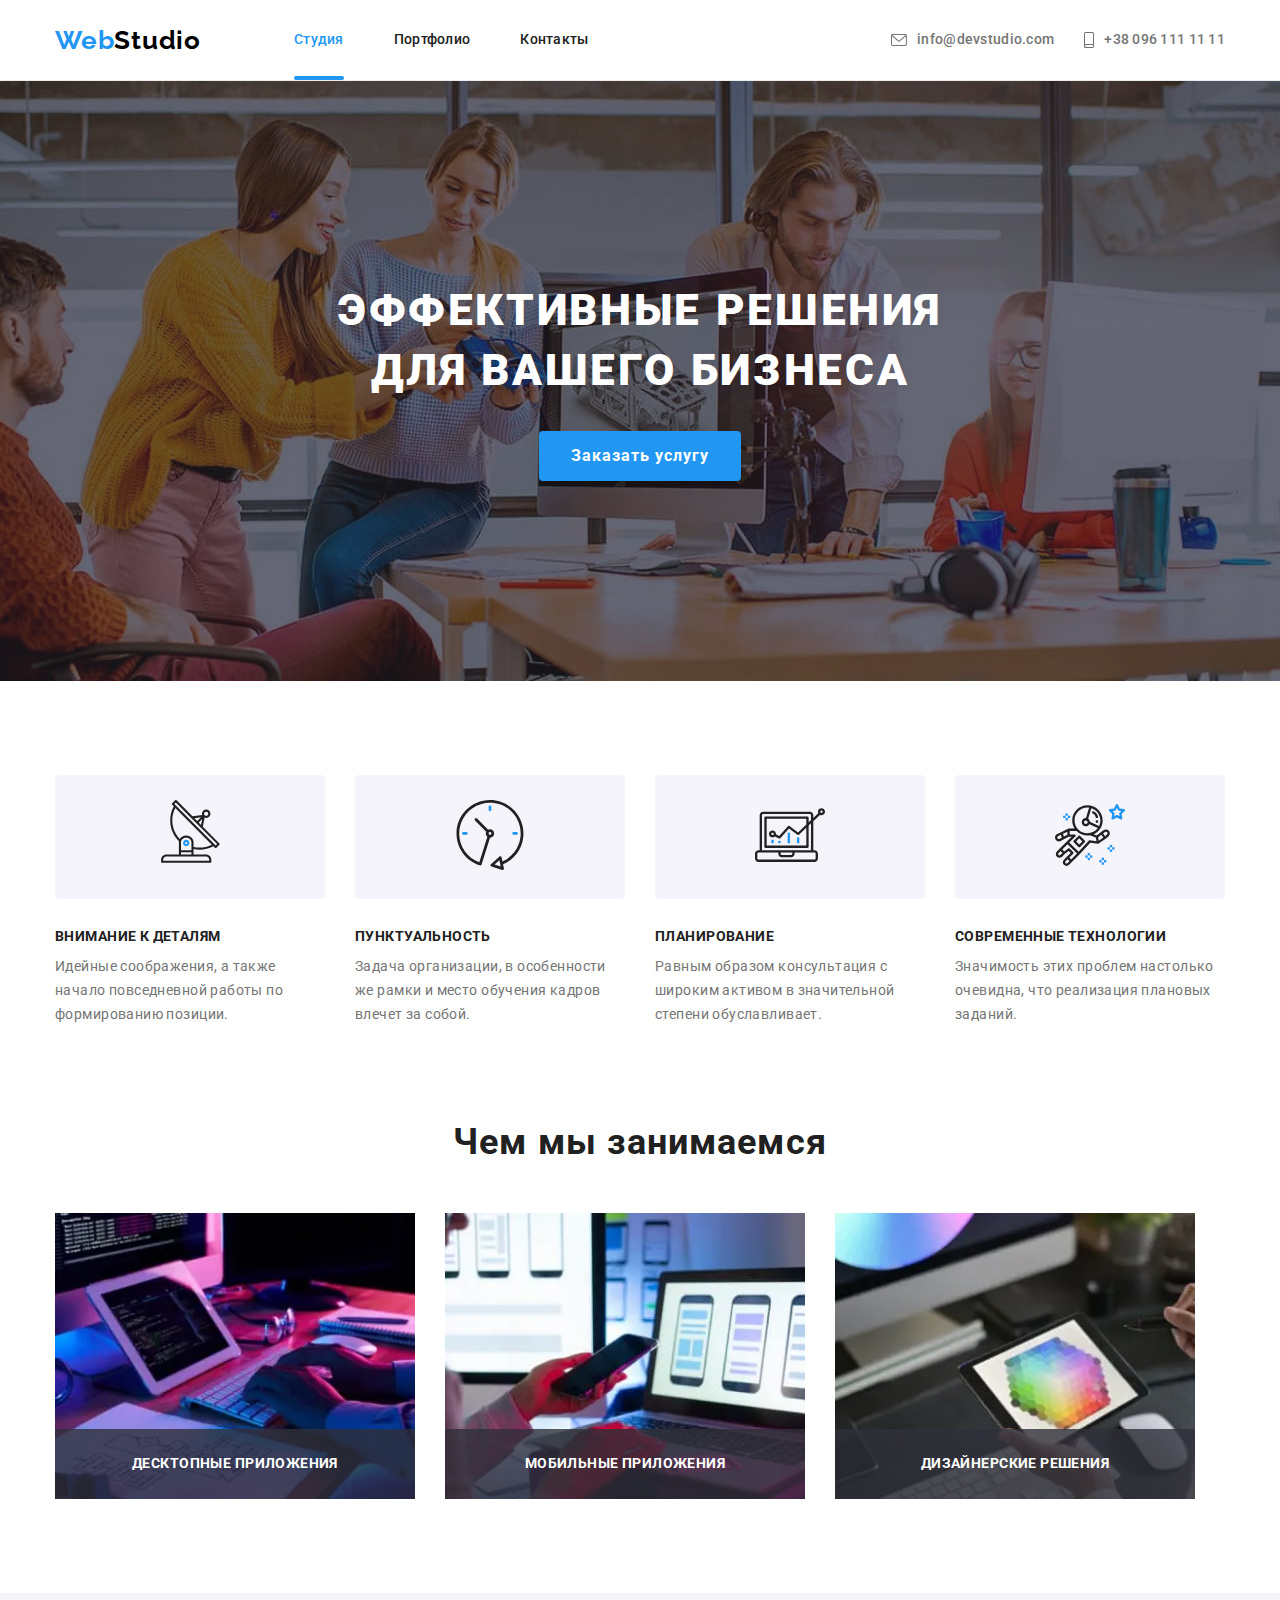
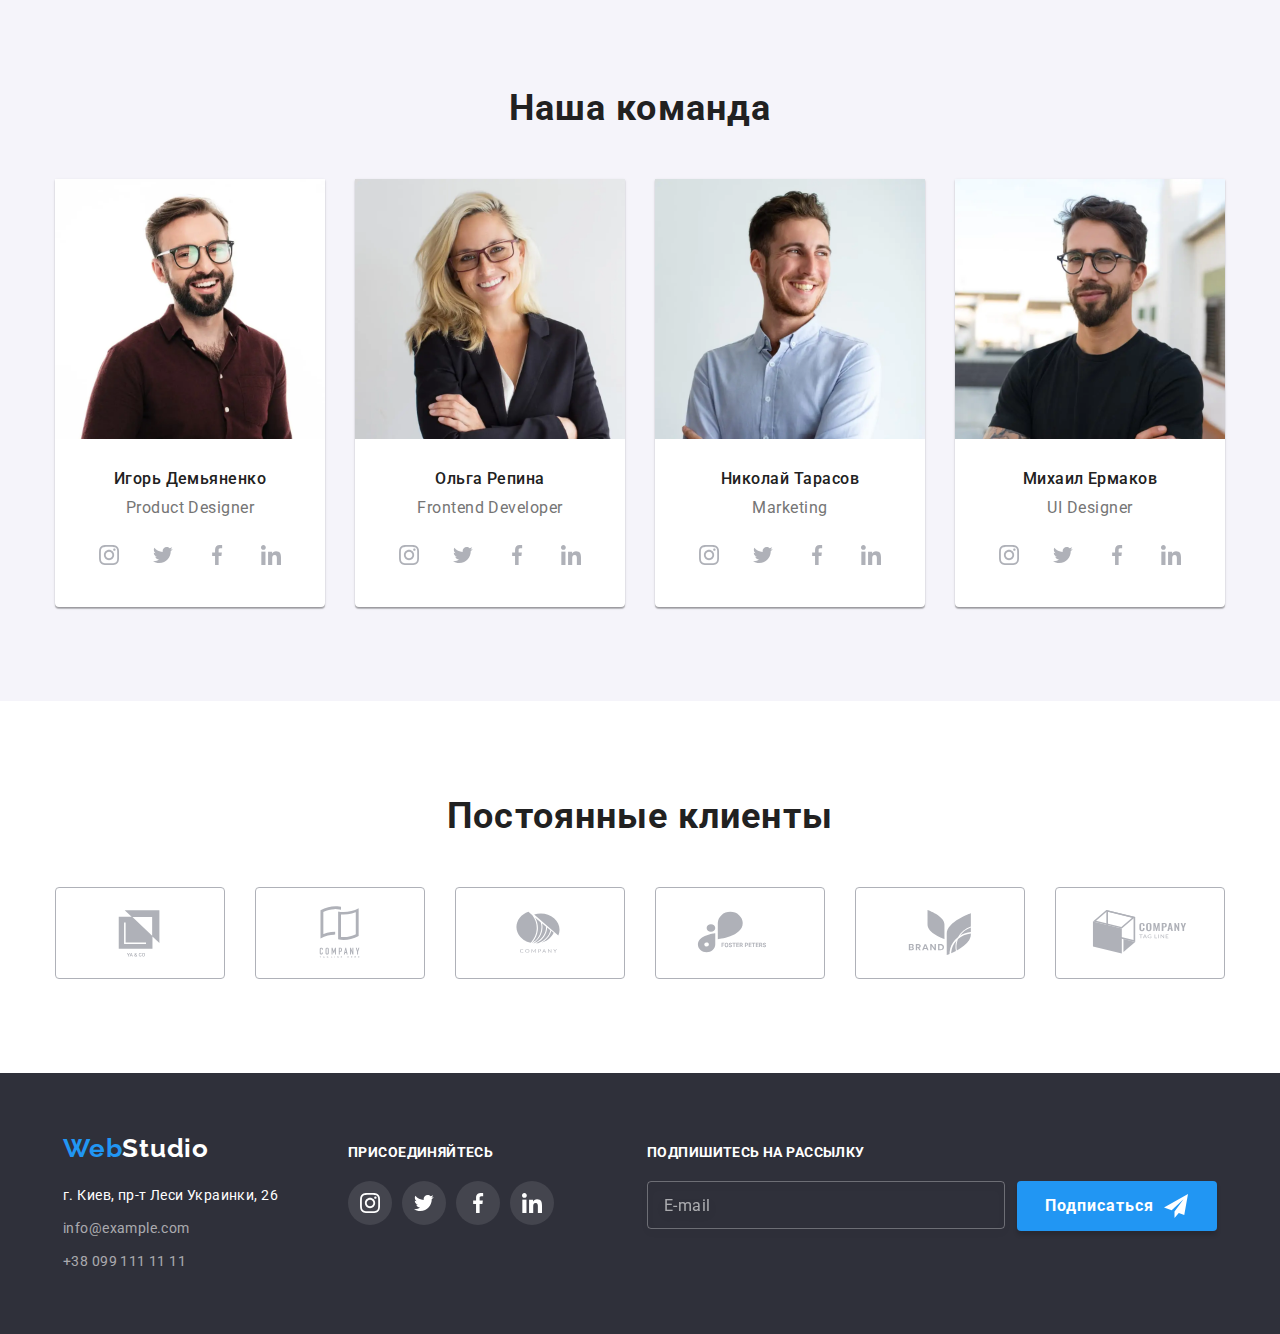
==== commit ca8f7f71: "fixed" ====
--- a/index.html
+++ b/index.html
@@ -29,7 +29,7 @@
               <use href="./images/sprite.svg#burger-menu-icon"></use>
             </svg>
           </button>
-          <ul class="header__nav-list">
+          <ul class="header__nav-list header__nav-wrapper">
             <li class="header__nav-item">
               <a href="./index.html" class="header__nav-link current">Студия</a>
             </li>
@@ -42,29 +42,27 @@
           </ul>
         </nav>
 
-        <div class="header__contacts-wrapper">
-          <ul class="header__contacts header__nav-list">
-            <li class="header__contacts-list">
-              <a class="header__contacts-item mail" href="mailto:info@devstudio.com">
-                <svg class="header__contacts-icon-email" width="16" height="12">
-                  <use href="./images/sprite.svg#icon-email"></use>
-                </svg>
-                info@devstudio.com</a
-              >
-            </li>
-            <li class="header__contacts-list">
-              <a class="header__contacts-item" href="tel:+380961111111">
-                <svg class="header__contacts-icon-tel" width="10" height="16">
-                  <use href="./images/sprite.svg#icon-smartphone"></use>
-                </svg>
-                +38 096 111 11 11</a
-              >
-            </li>
-          </ul>
-        </div>
+        <ul class="header__contacts header__nav-list">
+          <li class="header__contacts-list">
+            <a class="header__contacts-item mail" href="mailto:info@devstudio.com">
+              <svg class="header__contacts-icon-email" width="16" height="12">
+                <use href="./images/sprite.svg#icon-email"></use>
+              </svg>
+              info@devstudio.com</a
+            >
+          </li>
+          <li class="header__contacts-list">
+            <a class="header__contacts-item" href="tel:+380961111111">
+              <svg class="header__contacts-icon-tel" width="10" height="16">
+                <use href="./images/sprite.svg#icon-smartphone"></use>
+              </svg>
+              +38 096 111 11 11</a
+            >
+          </li>
+        </ul>
       </div>
 
-      <div class="mobile-menu is-open" data-menu>
+      <div class="mobile-menu" data-menu>
         <div class="container mobile-menu__container">
           <button class="mobile-menu__close-btn" type="button" data-menu-close>
             <svg class="mobile-menu__close-icon" width="40" height="40">
@@ -190,7 +188,7 @@
                     class="contact-form-checkbox visually-hidden"
                   />
                   <label for="user-confirm" class="contact-form-confirm">
-                    Соглашаюсь с рассылкой и принимаю
+                    Соглашаюсь с рассылкой и принимаю&nbsp;
                     <a href="" class="contact-form-confirm-link">Условия договора</a></label
                   >
                 </span>
--- a/css/main.min.css
+++ b/css/main.min.css
@@ -1,2 +1,2 @@
-:root{--main-background-color: #ffffff;--secondary-background-color: #f5f4fa;--portfolio-buttons-color: #f5f4fa;--main-light-color: #ffffff;--main-text-color: #212121;--secondary-text-color: #757575;--main-accent-color: #2196f3;--secondary-accent-color: #188ce8;--hero-footer-background: #2f303a;--portffolio-background: #eeeeee;--hero-overlay: rgba(47, 48, 58, 0.4);--header-border-bottom: #ececec;--logo-dark-color: #000000;--team-social-icons: #afb1b8}.visually-hidden{position:absolute;width:1px;height:1px;margin:-1px;padding:0;border:0;white-space:nowrap;clip-path:inset(100%);clip:rect(0 0 0 0);overflow:hidden}.indent{display:block}body{font-family:Roboto, sans-serif;font-style:normal;font-weight:normal;color:var(--main-text-color);background-color:var(--main-background-color)}h1,h2,h3,h4,h5,h6,p{margin:0}img{display:block}ul,ol{margin:0;padding:0;list-style:none}a{text-decoration:none}img{display:block}address{font-style:normal}.section{padding-top:94px;padding-bottom:94px}.container{padding-right:15px;padding-left:15px}@media screen and (min-width: 480px){.container{width:480px;height:100%;margin:0 auto}}@media screen and (min-width: 768px){.container{width:768px}}@media screen and (min-width: 1200px){.container{width:1200px}}.header__logo_theme_blue,.footer__logo_theme_blue{margin:0;padding:0;font-family:Raleway, sans-serif;font-weight:bold;font-size:26px;line-height:1.19;letter-spacing:0.03em;color:var(--main-accent-color)}.header__logo_theme_dark{color:var(--logo-dark-color)}.footer__logo_theme_light{margin-bottom:20px;color:var(--main-light-color)}.backdrop{position:fixed;top:0;left:0;z-index:1;width:100%;height:100%;background:rgba(0,0,0,0.2);opacity:1;visibility:visible;transition:opacity 250ms cubic-bezier(0.4, 0, 0.2, 1),visibility 250ms cubic-bezier(0.4, 0, 0.2, 1)}.backdrop.is-hidden{opacity:0;visibility:hidden;pointer-events:none}.backdrop.is-hidden .modal{transform:translate(50%, -50%) scale(0.1)}.modal{position:absolute;top:50%;right:50%;width:300px;background:var(--main-background-color);border-radius:4px;box-shadow:0px 1px 3px rgba(0,0,0,0.12),0px 1px 1px rgba(0,0,0,0.14),0px 2px 1px rgba(0,0,0,0.2);transform:translate(50%, -50%) scale(1);transition:transform 250ms cubic-bezier(0.4, 0, 0.2, 1)}.modal-icon-close{position:absolute;top:8px;right:8px;display:flex;justify-content:center;align-items:center;width:30px;height:30px;background:var(--main-background-color);border:1px solid rgba(0,0,0,0.1);border-radius:50%;cursor:pointer;transition:fill 250ms cubic-bezier(0.4, 0, 0.2, 1)}.modal-icon-close:hover,.modal-icon-close:focus{fill:var(--secondary-accent-color)}.contact-form-title{display:block;margin-bottom:12px;font-weight:700;font-size:20px;line-height:1.15;text-align:center;letter-spacing:0.03em;color:var(--main-text-color)}.contact-form-wrapper{padding:40px;text-align:left}.contact-form-input{width:100%;height:38px;padding:12px 12px 12px 42px;font-weight:400;font-size:14px;line-height:1.14;letter-spacing:0.01em;border:1px solid rgba(33,33,33,0.2);border-radius:4px;box-sizing:border-box;transition:border 250ms cubic-bezier(0.4, 0, 0.2, 1)}.contact-form-input:focus,.contact-form-input:hover{border:1px solid var(--main-accent-color);outline:none}.contact-form-input-message{width:100%;height:118px;margin-bottom:20px;padding:12px 16px;font-weight:400;font-size:14px;line-height:1.14;letter-spacing:0.01em;border:1px solid rgba(33,33,33,0.2);box-sizing:border-box;border-radius:4px;resize:none;outline:none;transition:border 250ms cubic-bezier(0.4, 0, 0.2, 1) 0ms}.contact-form-input-message:focus,.contact-form-input-message:hover{border:1px solid var(--main-accent-color)}.contact-form-input-message::placeholder{font-weight:400;font-size:14px;line-height:1.14;letter-spacing:0.01em;color:rgba(117,117,117,0.5)}.confirmation-wrapper{text-align:center}.contact-form-confirm{font-weight:400;font-size:12px;line-height:1.17;letter-spacing:0.02em;color:var(--secondary-text-color)}.contact-form-confirm::before{content:'';display:inline-block;width:16px;height:15px;margin-right:8px;border:2px solid var(--main-text-color);border-radius:4px;cursor:pointer;transition:border 250ms cubic-bezier(0.4, 0, 0.2, 1),border-radius 250ms cubic-bezier(0.4, 0, 0.2, 1)}.contact-form-checkbox:focus+.contact-form-confirm::before,.contact-form-checkbox:hover+.contact-form-confirm::before{border:2px solid var(--main-accent-color);border-radius:4px}.contact-form-checkbox:checked+.contact-form-confirm::before{background-image:url(../images/icon-check.svg);border:0px}.contact-form-checkbox{border-radius:4px}.contact-form-confirm-link{color:var(--main-accent-color)}.contact-form-btn{display:block;width:200px;height:50px;margin-top:30px;margin-right:auto;margin-left:auto;padding:10px 55px;font-weight:700;font-size:16px;line-height:1.88;letter-spacing:0.06em;color:var(--main-light-color);background-color:var(--main-accent-color);box-shadow:0px 4px 4px rgba(0,0,0,0.15);border-radius:4px;border:none;cursor:pointer;transition:background-color 250ms cubic-bezier(0.4, 0, 0.2, 1) 0ms}.contact-form-btn:focus,.contact-form-btn:hover{background-color:var(--secondary-accent-color)}.contact-form-type{display:block;margin-top:12px;margin-bottom:4px;font-weight:400;font-size:12px;line-height:1.17;letter-spacing:0.01em;color:var(--secondary-text-color)}.contact-form-input-wrapper{position:relative;margin-bottom:10px}.contact-form-icon{position:absolute;top:50%;left:12px;display:block;transform:translateY(-50%);transition:fill 250ms cubic-bezier(0.4, 0, 0.2, 1)}.contact-form-input:focus+.contact-form-icon,.contact-form-input:hover+.contact-form-icon{fill:var(--main-accent-color)}@media screen and (min-width: 480px){.modal{width:460px}}@media screen and (min-width: 1200px){.contact-form-confirm{font-weight:400;font-size:14px;line-height:1.71;letter-spacing:0.03em}.modal{width:528px}}.header{position:relative;padding-top:10px;padding-bottom:10px}@media screen and (max-width: 767px){.header__nav-list{display:none}.header__nav{display:flex;justify-content:space-between;align-items:center}.mobile-menu{position:absolute;top:0;left:0;width:100%;height:100vh;overflow:auto;background-color:var(--main-background-color);opacity:0;visibility:hidden;pointer-events:none}.mobile-menu.is-open{z-index:1;opacity:1;visibility:visible;pointer-events:auto}.mobile-menu-btn{padding:0;line-height:0;background-color:transparent;border:none;cursor:pointer;transition:fill 250ms cubic-bezier(0.4, 0, 0.2, 1) 0ms}.mobile-menu-btn:hover,.mobile-menu-btn:focus{fill:var(--main-accent-color)}.mobile-menu__container{position:relative;padding-top:48px;padding-bottom:48px;display:flex;flex-direction:column;justify-content:space-between;height:100%}.mobile-menu__close-btn{position:absolute;top:10px;right:15px;padding:0;line-height:0;fill:var(--main-text-color);background-color:transparent;border:none;transition:fill 250ms cubic-bezier(0.4, 0, 0.2, 1) 0ms}.mobile-menu__close-btn:hover,.mobile-menu__close-btn:focus{fill:var(--main-accent-color)}.mobile-menu__nav-link{font-weight:500;font-size:40px;line-height:1.18;letter-spacing:0.02em;color:var(--main-text-color);margin-bottom:32px}.mobile-menu__nav-link :not(:last-child){margin-bottom:0}.current{color:var(--main-accent-color)}.mobile-menu__contacts{margin-bottom:64px}.mobile-menu__nav-item:not(:last-child){margin-bottom:32px}.mobile-menu__contacts-list.tel{margin-bottom:32px}.mobile-menu__contacts-tel{font-weight:500;font-size:34px;line-height:1.18;letter-spacing:0.02em;color:var(--main-accent-color)}.mobile-menu__contacts-mail{font-weight:500;font-size:24px;line-height:1.17;letter-spacing:0.02em;color:var(--secondary-text-color)}.mobile-menu__social{display:flex;flex-wrap:wrap}.mobile-menu__social-item{font-weight:500;font-size:18px;line-height:1.22;letter-spacing:0.02em;color:var(--main-accent-color)}.mobile-menu__social-list:not(:last-child){padding-right:10px;border-right:1px solid rgba(33,33,33,0.2)}.mobile-menu__social-list:not(:first-child){padding-left:10px}}@media screen and (min-width: 768px){.header__container{display:flex;justify-content:space-between;align-items:center}.mobile-menu-btn{display:none}.mobile-menu{display:none}.header{padding-top:0;padding-bottom:0;border-bottom:1px solid var(--header-border-bottom)}.header .container{display:flex}.header__nav{display:flex;align-items:center}.header__nav-list{display:flex;margin:0 0 0 88px}.header__nav-list .header__nav-item:not(:last-child){margin-right:50px}.header__nav-link{display:block;padding-top:32px;font-weight:500;font-size:14px;line-height:1.14;letter-spacing:0.02em;color:var(--main-text-color);transition:color 250ms cubic-bezier(0.4, 0, 0.2, 1) 0ms}.header__nav-link:hover,.header__nav-link:focus{color:var(--main-accent-color)}.header__contacts{display:flex;flex-direction:column;align-items:flex-start}.header__contacts-item{display:flex;align-items:center;margin-left:auto;font-weight:500;font-size:12px;line-height:1.17;letter-spacing:0.02em;color:var(--secondary-text-color);fill:var(--secondary-text-color);transition:color 250ms cubic-bezier(0.4, 0, 0.2, 1) 0ms,fill 250ms cubic-bezier(0.4, 0, 0.2, 1) 0ms}.header__contacts-item:hover,.header__contacts-item:focus{color:var(--main-accent-color);fill:var(--main-accent-color)}.header__contacts-item.mail{padding-bottom:10px}.header__contacts-icon-email{width:14px;margin-right:8px}.header__contacts-icon-tel{width:10px;margin-right:8px}.current{color:var(--main-accent-color)}.current::after{content:'';display:block;width:100%;height:4px;margin-top:28px;background:var(--main-accent-color);border-radius:2px}}@media screen and (min-width: 1200px){.header__nav-list{margin:0 0 0 93px}.header__contacts{display:flex;flex-direction:row;margin-left:auto}.header__contacts-item.mail{padding-bottom:0}.header__contacts-item{display:flex;align-items:center;margin-left:auto;font-weight:500;font-size:14px;line-height:1.14;letter-spacing:0.02em;color:var(--secondary-text-color);fill:var(--secondary-text-color);transition:color 250ms cubic-bezier(0.4, 0, 0.2, 1) 0ms,fill 250ms cubic-bezier(0.4, 0, 0.2, 1) 0ms}.header__contacts-item:hover,.header__contacts-item:focus{color:var(--main-accent-color);fill:var(--main-accent-color)}.header__contacts-icon-email{width:16px;margin-right:10px}.header__contacts-icon-tel{width:10px;margin-right:10px}.header__contacts .header__contacts-list+.header__contacts-list{margin-left:50px}}.hero{padding:118px 0;text-align:center;background:var(--hero-footer-background)}.hero__overlay{max-width:100%;min-height:400px;margin:0 auto;background-image:linear-gradient(to right, var(--hero-overlay), var(--hero-overlay)),url(/images/hero-bg-img-mbl.jpeg);background-repeat:no-repeat;background-position:center;background-size:cover}@media (min-device-pixel-ratio: 2), (min-resolution: 192dpi), (min-resolution: 2dppx){.hero__overlay{background-image:linear-gradient(to right, var(--hero-overlay), var(--hero-overlay)),url(/images/hero-bg-img-mbl@2x.jpeg)}}.hero__title{margin-bottom:30px;font-weight:900;font-size:26px;line-height:1.62;letter-spacing:0.06em;text-transform:uppercase;color:var(--main-light-color)}.hero__btn{display:inline-block;min-width:200px;padding:10px 32px;font-family:inherit;font-weight:bold;font-size:16px;line-height:1.88;letter-spacing:0.06em;color:var(--main-light-color);background-color:var(--main-accent-color);border:none;border-radius:4px;box-shadow:0px 4px 4px rgba(0,0,0,0.15);cursor:pointer;transition:background-color 250ms cubic-bezier(0.4, 0, 0.2, 1) 0ms}.hero__btn:hover,.hero__btn:focus{background-color:var(--secondary-accent-color)}@media screen and (min-width: 768px){.hero__overlay{background-image:linear-gradient(to right, var(--hero-overlay), var(--hero-overlay)),url(/images/hero-bg-img-tblt.jpeg)}}@media screen and (min-width: 768px) and (min-device-pixel-ratio: 2), screen and (min-width: 768px) and (min-resolution: 192dpi), screen and (min-width: 768px) and (min-resolution: 2dppx){.hero__overlay{background-image:linear-gradient(to right, var(--hero-overlay), var(--hero-overlay)),url(/images/hero-bg-img-tblt@2x.jpeg)}}@media screen and (min-width: 1200px){.hero{padding:200px 0}.hero__overlay{max-width:1600px;background-image:linear-gradient(to right, var(--hero-overlay), var(--hero-overlay)),url(/images/hero-bg-img.jpeg)}}@media screen and (min-width: 1200px) and (min-device-pixel-ratio: 2), screen and (min-width: 1200px) and (min-resolution: 192dpi), screen and (min-width: 1200px) and (min-resolution: 2dppx){.hero__overlay{background-image:linear-gradient(to right, var(--hero-overlay), var(--hero-overlay)),url(/images/hero-bg-img@2x.jpeg)}}@media screen and (min-width: 1200px){.hero__title{font-weight:900;font-size:44px;line-height:1.36}}.features__section{padding-top:60px;padding-bottom:0}.features__list{padding-bottom:60px}.features__title{margin-top:0;margin-bottom:10px;font-weight:700;font-size:14px;line-height:1.14;letter-spacing:0.03em;text-transform:uppercase;color:var(--main-text-color)}.features__description{margin-top:0;margin-bottom:0;font-weight:400;font-size:14px;line-height:1.71;letter-spacing:0.03em;color:var(--secondary-text-color)}.features__item .features__icon{width:100%;margin-bottom:30px;padding-top:25px;padding-bottom:25px;background-color:var(--portfolio-buttons-color);border-radius:4px}.features__icon .features__icon-item{width:100%;margin:0 auto}.features__list .features__item:not(:last-child){margin-bottom:30px}.section-title{margin-top:0;margin-bottom:30px;font-weight:700;font-size:28px;line-height:1.18;letter-spacing:0.03em;text-align:center}@media screen and (min-width: 768px){.features__item{width:354px}.features__list{display:flex;flex-wrap:wrap}.features__list .features__item:not(:last-child){margin-bottom:0px}.features__item:nth-child(2n){margin-left:30px}.features__item:nth-child(-1n+2){margin-bottom:30px}}@media screen and (min-width: 1200px){.features__section{padding-top:94px}.features__item:nth-child(2n){margin-left:0px}.features__item:nth-child(-1n+2){margin-bottom:0px}.features__item .features__icon{width:270px}.features__icon .features__icon-item{width:270px}.features__list .features__item{width:270px}.features__list .features__item:not(:last-child){margin-right:30px}.section-title{margin-bottom:50px;font-weight:700;font-size:36px;line-height:1.17}}.our-work{display:none}@media screen and (min-width: 1200px){.our-work{display:block}.our-work__list{display:flex}.our-work__list .our-work__item{flex-basis:calc((100% - 90px) / 3)}.our-work__list .our-work__item:not(:last-child){margin-right:30px}.our-work__img-wrapper{position:relative}.our-work__img-wrapper-item{width:100%;height:70px;padding:27px 80px;font-weight:700;font-size:14px;line-height:1.14;text-align:center;letter-spacing:0.03em;text-transform:uppercase;color:var(--main-light-color);background:rgba(47,48,58,0.8);transform:translateY(-100%)}}.team{background-color:var(--secondary-background-color)}.team__card{background:var(--main-light-color);border-radius:0px 0px 4px 4px;box-shadow:0px 1px 3px rgba(0,0,0,0.12),0px 1px 1px rgba(0,0,0,0.14),0px 2px 1px rgba(0,0,0,0.2)}.team__item-title{margin-top:0;margin-bottom:10px;font-weight:500;font-size:16px;line-height:1.19;text-align:center;letter-spacing:0.03em}.team__item-description{margin-bottom:16px;font-weight:400;font-size:16px;line-height:1.19;text-align:center;letter-spacing:0.03em;color:var(--secondary-text-color)}@media screen and (min-width: 1200px){.team__img{width:100%;height:auto}}@media screen and (max-width: 479px){.team__img{width:100%;height:auto}}@media screen and (max-width: 767px){.team__img{width:100%;height:auto}}@media screen and (max-width: 1199px){.team__img{width:100%;height:auto}}.team__wrapper{padding:30px 0}.team__social{display:flex;justify-content:center}.team__social-item .team__social-link{display:flex;justify-content:center;align-items:center;width:44px;height:44px;fill:var(--team-social-icons);background-position:center;border-radius:50%;transition:background-color 250ms cubic-bezier(0.4, 0, 0.2, 1) 0ms,fill 250ms cubic-bezier(0.4, 0, 0.2, 1) 0ms,border-radius 250ms cubic-bezier(0.4, 0, 0.2, 1) 0ms}.team__social-item .team__social-link:hover,.team__social-item .team__social-link:focus{fill:var(--main-light-color);background-color:var(--main-accent-color);border-radius:50px}.team__card-item{margin-top:30px}.team__social-item:not(:last-child){margin-right:10px}@media screen and (min-width: 768px){.team__list{display:flex;flex-wrap:wrap;margin-top:-30px;margin-left:-30px}.team__card-item{flex-basis:calc(100% / 2 - 30px);margin-top:30px;margin-left:30px}}@media screen and (min-width: 1200px){.team__card-item{flex-basis:calc(100% / 4 - 30px)}}.clients__list{display:flex;justify-content:center;flex-wrap:wrap;margin-bottom:-30px;margin-left:-30px}.clients__item{flex-basis:calc(100% / 2 - 30px);margin-bottom:30px;margin-left:30px;display:flex;justify-content:center;align-items:center;width:210px;height:92px;fill:var(--team-social-icons);border:1px solid var(--team-social-icons);border-radius:4px;box-sizing:border-box;transition:fill 250ms cubic-bezier(0.4, 0, 0.2, 1) 0ms,border-color 250ms cubic-bezier(0.4, 0, 0.2, 1) 0ms}.clients__item:hover,.clients__item:focus{fill:var(--main-accent-color);border-color:var(--main-accent-color)}@media screen and (min-width: 768px){.clients__item{flex-basis:calc(100% / 3 - 30px);width:226px;height:92px}}@media screen and (min-width: 1200px){.clients__item{flex-basis:calc(100% / 6 - 30px);align-items:center;width:170px;height:92px;margin-top:0}}.footer{padding:60px 0;background-color:var(--hero-footer-background)}.footer__section{display:flex;flex-direction:column;align-items:center;text-align:center}.footer__address{margin-top:20px;font-weight:400;font-size:14px;line-height:1.71;letter-spacing:0.03em;color:var(--main-light-color)}.footer__contacts-list{margin-top:8px}.footer__contacts-item{font-weight:400;font-size:14px;line-height:1.71;letter-spacing:0.03em;color:rgba(255,255,255,0.6);transition:color 250ms cubic-bezier(0.4, 0, 0.2, 1) 0ms}.footer__contacts-item:hover,.footer__contacts-item:focus{color:var(--main-accent-color)}.footer__section-title{margin-top:60px;margin-bottom:20px;font-weight:700;font-size:14px;line-height:1.14;letter-spacing:0.03em;text-transform:uppercase;color:var(--main-light-color)}.footer__section-title.footer{display:block}.footer__social-list{display:flex}.footer__social-list :not(:last-child){margin-right:10px}.footer__social-item .footer__social-link{position:relative;display:flex;justify-content:center;align-items:center;width:44px;height:44px;fill:var(--main-light-color);background-color:rgba(255,255,255,0.1);background-position:center;border-radius:50%;transition:background-color 250ms cubic-bezier(0.4, 0, 0.2, 1) 0ms}.footer__social-item .footer__social-link:hover,.footer__social-item .footer__social-link:focus{background-color:var(--main-accent-color)}.footer__contact-form-news{width:290px;height:48px;padding:15px 16px;font-weight:400;font-size:16px;line-height:1.25;letter-spacing:0.03em;color:var(--main-light-color);background-color:transparent;border:1px solid rgba(255,255,255,0.3);border-radius:4px;box-sizing:border-box;filter:drop-shadow(0px 4px 4px rgba(0,0,0,0.15));outline:none}.footer__contact-form-news::placeholder{font-weight:400;font-size:16px;line-height:1.25;letter-spacing:0.03em;color:rgba(255,255,255,0.6)}.footer__contact-form-btn{display:flex;align-items:center;width:200px;height:50px;margin:20px auto 0;padding:10px 28px;font-weight:700;font-size:16px;line-height:1.88;letter-spacing:0.06em;color:var(--main-light-color);background:var(--main-accent-color);border:none;border-radius:4px;box-shadow:0px 4px 4px rgba(0,0,0,0.15);cursor:pointer}.footer__contact-form-icon{margin-left:10px}@media screen and (min-width: 480px){.footer__contact-form-news{width:450px}}@media screen and (min-width: 768px){.footer__section{display:flex;flex-direction:row;align-items:flex-start;text-align:center;flex-wrap:wrap;justify-content:center}.footer__social-section{margin-left:165px}.footer__social-section .footer__section-title{margin-top:0}.footer__contact-form-news{width:450px}}@media screen and (min-width: 1200px){.footer__section{text-align:left;flex-wrap:nowrap}.footer__contacts-list{margin-top:9px}.footer__section-title{margin-top:0}.footer__contact-form-news{width:358px}.footer__social-section{margin-left:70px;margin-right:93px}.footer__contact-form-btn{margin-top:0;margin-left:12px}.footer__contact-form-wrapper{display:flex}}.section-portfolio{padding-top:60px;padding-bottom:60px}.portfolio__btn{display:flex;flex-wrap:wrap;justify-content:flex-start;margin-top:-15px;margin-left:-8px;margin-bottom:40px}.portfolio-btn__list{margin-top:15px;margin-left:8px}.portfolio-btn__item{display:inline-block;min-width:73px;padding:6px 22px;font-family:inherit;font-weight:500;font-size:16px;line-height:1.63;letter-spacing:0.03em;text-align:center;background-color:var(--portfolio-buttons-color);border:none;border-radius:4px;cursor:pointer;transition:color 250ms cubic-bezier(0.4, 0, 0.2, 1) 0ms,background-color 250ms cubic-bezier(0.4, 0, 0.2, 1) 0ms,box-shadow 250ms cubic-bezier(0.4, 0, 0.2, 1) 0ms,border-radius 250ms cubic-bezier(0.4, 0, 0.2, 1) 0ms}.portfolio-btn__item:hover,.portfolio-btn__item:focus{color:var(--main-light-color);background-color:var(--main-accent-color);border-radius:4px;box-shadow:0px 3px 1px rgba(0,0,0,0.1),0px 1px 2px rgba(0,0,0,0.08),0px 2px 2px rgba(0,0,0,0.12)}.active{color:var(--main-light-color);background-color:var(--main-accent-color);border-radius:4px;box-shadow:0px 3px 1px rgba(0,0,0,0.1),0px 1px 2px rgba(0,0,0,0.08),0px 2px 2px rgba(0,0,0,0.12)}.portfolio-card__title{margin-top:0;margin-bottom:4px;font-weight:700;font-size:18px;line-height:2;letter-spacing:0.06em;color:var(--main-text-color)}.portfolio-card__description{font-weight:400;font-size:16px;line-height:1.88;letter-spacing:0.03em;color:var(--secondary-text-color)}.portfolio-card__image{width:100%}.portfolio-card__overlay{position:relative;overflow:hidden}.portfolio-card__overlay-item{position:absolute;top:0;left:0;width:100%;height:100%;padding:63px 24px;font-weight:400;font-size:18px;line-height:1.56;letter-spacing:0.03em;color:var(--main-light-color);background-color:rgba(33,150,243,0.9);overflow:auto;transform:translateY(100%);transition:transform 250ms cubic-bezier(0.4, 0, 0.2, 1) 0ms}.portfolio-card__link:hover .portfolio-card__overlay-item,.portfolio-card__link:focus .portfolio-card__overlay-item{transform:translateY(0%);box-shadow:0px 1px 1px rgba(0,0,0,0.12),0px 4px 4px rgba(0,0,0,0.06),1px 4px 6px rgba(0,0,0,0.16)}.portfolio-card__link{display:block;text-decoration:none}.portfolio-card__wrapper{padding:20px 24px;border:1px solid var(--portffolio-background);border-top:none}.portfolio-card__list{background:var(--main-light-color)}.portfolio-card__list.item{transition:box-shadow 250ms cubic-bezier(0.4, 0, 0.2, 1) 0ms}.portfolio-card__list.item:hover,.portfolio-card__list.item:focus{box-shadow:0px 1px 1px rgba(0,0,0,0.12),0px 4px 4px rgba(0,0,0,0.06),1px 4px 6px rgba(0,0,0,0.16)}.portfolio-card__list:not(:last-child){margin-bottom:30px}@media screen and (min-width: 768px){.portfolio__btn{justify-content:center;margin-bottom:30px}.portfolio__btn .portfolio-btn__list:not(:last-child){margin-right:8px}.portfolio-card__list{margin-right:30px;margin-bottom:30px;flex-basis:calc(100% / 2 - 30px)}.portfolio-card__link{display:flex;flex-direction:column;height:100%}.portfolio-card__wrapper{flex-grow:1}.portfolio-card{display:flex;flex-wrap:wrap;margin-right:-30px;margin-bottom:-30px}}@media screen and (min-width: 1200px){.portfolio__btn{margin-bottom:50px}.section-portfolio{padding-top:94px;padding-bottom:94px}.portfolio-card__list{flex-basis:calc(100% / 3 - 30px)}}
+:root{--main-background-color: #ffffff;--secondary-background-color: #f5f4fa;--portfolio-buttons-color: #f5f4fa;--main-light-color: #ffffff;--main-text-color: #212121;--secondary-text-color: #757575;--main-accent-color: #2196f3;--secondary-accent-color: #188ce8;--hero-footer-background: #2f303a;--portffolio-background: #eeeeee;--hero-overlay: rgba(47, 48, 58, 0.4);--header-border-bottom: #ececec;--logo-dark-color: #000000;--team-social-icons: #afb1b8}.visually-hidden{position:absolute;width:1px;height:1px;margin:-1px;padding:0;border:0;white-space:nowrap;clip-path:inset(100%);clip:rect(0 0 0 0);overflow:hidden}.indent{display:block}body{font-family:Roboto, sans-serif;font-style:normal;font-weight:normal;color:var(--main-text-color);background-color:var(--main-background-color)}h1,h2,h3,h4,h5,h6,p{margin:0}img{display:block;max-width:100%;height:auto}ul,ol{margin:0;padding:0;list-style:none}a{text-decoration:none}address{font-style:normal}.section{padding-top:60px;padding-bottom:60px}@media screen and (min-width: 1200px){.section{padding-top:94px;padding-bottom:94px}}.container{margin:0 auto;padding-right:15px;padding-left:15px}@media screen and (min-width: 480px){.container{width:480px}}@media screen and (min-width: 768px){.container{width:768px}}@media screen and (min-width: 1200px){.container{width:1200px}}.header__logo_theme_blue,.footer__logo_theme_blue{margin:0;padding:0;font-family:Raleway, sans-serif;font-weight:bold;font-size:26px;line-height:1.19;letter-spacing:0.03em;color:var(--main-accent-color)}.header__logo_theme_dark{color:var(--logo-dark-color)}.footer__logo_theme_light{margin-bottom:20px;color:var(--main-light-color)}.backdrop{position:fixed;top:0;left:0;z-index:1;width:100%;height:100%;background:rgba(0,0,0,0.2);opacity:1;visibility:visible;transition:opacity 250ms cubic-bezier(0.4, 0, 0.2, 1),visibility 250ms cubic-bezier(0.4, 0, 0.2, 1)}.backdrop.is-hidden{opacity:0;visibility:hidden;pointer-events:none}.backdrop.is-hidden .modal{transform:translate(50%, -50%) scale(0.1)}.modal{position:absolute;top:50%;right:50%;width:300px;background:var(--main-background-color);border-radius:4px;box-shadow:0px 1px 3px rgba(0,0,0,0.12),0px 1px 1px rgba(0,0,0,0.14),0px 2px 1px rgba(0,0,0,0.2);transform:translate(50%, -50%) scale(1);transition:transform 250ms cubic-bezier(0.4, 0, 0.2, 1)}.modal-icon-close{position:absolute;top:8px;right:8px;display:flex;justify-content:center;align-items:center;width:30px;height:30px;background:var(--main-background-color);border:1px solid rgba(0,0,0,0.1);border-radius:50%;cursor:pointer;transition:fill 250ms cubic-bezier(0.4, 0, 0.2, 1)}.modal-icon-close:hover,.modal-icon-close:focus{fill:var(--secondary-accent-color)}.contact-form-title{display:block;margin-bottom:12px;font-weight:700;font-size:20px;line-height:1.15;text-align:center;letter-spacing:0.03em;color:var(--main-text-color)}.contact-form-wrapper{padding:40px;text-align:left}.contact-form-input{width:100%;height:38px;padding:12px 12px 12px 42px;font-weight:400;font-size:14px;line-height:1.14;letter-spacing:0.01em;border:1px solid rgba(33,33,33,0.2);border-radius:4px;box-sizing:border-box;transition:border 250ms cubic-bezier(0.4, 0, 0.2, 1)}.contact-form-input:focus,.contact-form-input:hover{border:1px solid var(--main-accent-color);outline:none}.contact-form-input-message{width:100%;height:118px;margin-bottom:20px;padding:12px 16px;font-weight:400;font-size:14px;line-height:1.14;letter-spacing:0.01em;border:1px solid rgba(33,33,33,0.2);box-sizing:border-box;border-radius:4px;resize:none;outline:none;transition:border 250ms cubic-bezier(0.4, 0, 0.2, 1) 0ms}.contact-form-input-message:focus,.contact-form-input-message:hover{border:1px solid var(--main-accent-color)}.contact-form-input-message::placeholder{font-weight:400;font-size:14px;line-height:1.14;letter-spacing:0.01em;color:rgba(117,117,117,0.5)}.confirmation-wrapper{text-align:center}.contact-form-confirm{display:flex;align-items:center;font-weight:400;font-size:12px;line-height:1.17;letter-spacing:0.02em;color:var(--secondary-text-color)}.contact-form-confirm::before{content:'';display:inline-block;width:23px;height:15px;margin-right:8px;border:2px solid var(--main-text-color);border-radius:4px;cursor:pointer;transition:border 250ms cubic-bezier(0.4, 0, 0.2, 1),border-radius 250ms cubic-bezier(0.4, 0, 0.2, 1)}.contact-form-checkbox:focus+.contact-form-confirm::before,.contact-form-checkbox:hover+.contact-form-confirm::before{border:2px solid var(--main-accent-color);border-radius:4px}.contact-form-checkbox:checked+.contact-form-confirm::before{background-image:url(../images/icon-check.svg);border:0px}.contact-form-checkbox{border-radius:4px}.contact-form-confirm-link{display:contents;color:var(--main-accent-color)}.contact-form-btn{display:block;width:200px;height:50px;margin-top:30px;margin-right:auto;margin-left:auto;padding:10px 55px;font-weight:700;font-size:16px;line-height:1.88;letter-spacing:0.06em;color:var(--main-light-color);background-color:var(--main-accent-color);box-shadow:0px 4px 4px rgba(0,0,0,0.15);border-radius:4px;border:none;cursor:pointer;transition:background-color 250ms cubic-bezier(0.4, 0, 0.2, 1) 0ms}.contact-form-btn:focus,.contact-form-btn:hover{background-color:var(--secondary-accent-color)}.contact-form-type{display:block;margin-top:12px;margin-bottom:4px;font-weight:400;font-size:12px;line-height:1.17;letter-spacing:0.01em;color:var(--secondary-text-color)}.contact-form-input-wrapper{position:relative;margin-bottom:10px}.contact-form-icon{position:absolute;top:50%;left:12px;display:block;transform:translateY(-50%);transition:fill 250ms cubic-bezier(0.4, 0, 0.2, 1)}.contact-form-input:focus+.contact-form-icon,.contact-form-input:hover+.contact-form-icon{fill:var(--main-accent-color)}@media screen and (min-width: 480px){.modal{width:460px}.contact-form-confirm-link{display:block;color:var(--main-accent-color)}.contact-form-confirm::before{width:16px}}@media screen and (min-width: 1200px){.contact-form-confirm{font-weight:400;font-size:14px;line-height:1.71;letter-spacing:0.03em}.modal{width:528px}}.header{position:relative;padding-top:10px;padding-bottom:10px}@media screen and (max-width: 767px){.header__nav-list{display:none}.header__nav{display:flex;justify-content:space-between;align-items:center}.mobile-menu{position:absolute;top:0;left:0;width:100%;height:100vh;overflow:auto;background-color:var(--main-background-color);opacity:0;visibility:hidden;pointer-events:none}.mobile-menu.is-open{z-index:1;opacity:1;visibility:visible;pointer-events:auto}.mobile-menu-btn{padding:0;line-height:0;background-color:transparent;border:none;cursor:pointer;transition:fill 250ms cubic-bezier(0.4, 0, 0.2, 1) 0ms}.mobile-menu-btn:hover,.mobile-menu-btn:focus{fill:var(--main-accent-color)}.mobile-menu__container{position:relative;padding-top:48px;padding-bottom:48px;display:flex;flex-direction:column;justify-content:space-between;height:100%}.mobile-menu__close-btn{position:absolute;top:10px;right:15px;padding:0;line-height:0;fill:var(--main-text-color);background-color:transparent;border:none;transition:fill 250ms cubic-bezier(0.4, 0, 0.2, 1) 0ms}.mobile-menu__close-btn:hover,.mobile-menu__close-btn:focus{fill:var(--main-accent-color)}.mobile-menu__nav-link{font-weight:500;font-size:40px;line-height:1.18;letter-spacing:0.02em;color:var(--main-text-color);margin-bottom:32px}.mobile-menu__nav-link :not(:last-child){margin-bottom:0}.current{color:var(--main-accent-color)}.mobile-menu__contacts{margin-bottom:64px}.mobile-menu__nav-item:not(:last-child){margin-bottom:32px}.mobile-menu__contacts-list.tel{margin-bottom:32px}.mobile-menu__contacts-tel{font-weight:500;font-size:34px;line-height:1.18;letter-spacing:0.02em;color:var(--main-accent-color)}.mobile-menu__contacts-mail{font-weight:500;font-size:24px;line-height:1.17;letter-spacing:0.02em;color:var(--secondary-text-color)}.mobile-menu__social{display:flex;flex-wrap:wrap}.mobile-menu__social-item{font-weight:500;font-size:18px;line-height:1.22;letter-spacing:0.02em;color:var(--main-accent-color)}.mobile-menu__social-list:not(:last-child){padding-right:10px;border-right:1px solid rgba(33,33,33,0.2)}.mobile-menu__social-list:not(:first-child){padding-left:10px}}@media screen and (min-width: 768px){.header__container{display:flex;align-items:center}.mobile-menu-btn{display:none}.mobile-menu{display:none}.header{padding-top:0;padding-bottom:0;border-bottom:1px solid var(--header-border-bottom)}.header .container{display:flex}.header__nav{display:flex;align-items:center}.header__nav-list{display:flex}.header__nav-list .header__nav-item:not(:last-child){margin-right:50px}.header__nav-list.header__nav-wrapper{margin-left:88px}.header__nav-link{display:block;padding-top:32px;font-weight:500;font-size:14px;line-height:1.14;letter-spacing:0.02em;color:var(--main-text-color);transition:color 250ms cubic-bezier(0.4, 0, 0.2, 1) 0ms}.header__nav-link:hover,.header__nav-link:focus{color:var(--main-accent-color)}.header__contacts{flex-direction:column;align-items:flex-start}.header__nav-list{margin-left:auto}.header__contacts-item{display:flex;align-items:center;margin-left:auto;font-weight:500;font-size:12px;line-height:1.17;letter-spacing:0.02em;color:var(--secondary-text-color);fill:var(--secondary-text-color);transition:color 250ms cubic-bezier(0.4, 0, 0.2, 1) 0ms,fill 250ms cubic-bezier(0.4, 0, 0.2, 1) 0ms}.header__contacts-item:hover,.header__contacts-item:focus{color:var(--main-accent-color);fill:var(--main-accent-color)}.header__contacts-list:not(:last-child){margin-bottom:10px}.header__contacts-icon-email{width:14px;margin-right:8px}.header__contacts-icon-tel{width:10px;margin-right:8px}.current{color:var(--main-accent-color)}.current::after{content:'';display:block;width:100%;height:4px;margin-top:28px;background:var(--main-accent-color);border-radius:2px}}@media screen and (min-width: 1200px){.header__nav-list{margin:0 0 0 93px}.header__nav-list.header__nav-wrapper{margin-left:93px}.header__contacts{display:flex;flex-direction:row;margin-left:auto}.header__contacts-item.mail{padding-bottom:0}.header__contacts-item{font-weight:500;font-size:14px;line-height:1.14}.header__contacts-icon-email{width:16px;margin-right:10px}.header__contacts-icon-tel{width:10px;margin-right:10px}.header__contacts .header__contacts-list+.header__contacts-list{margin-left:30px}.header__contacts-list:not(:last-child){margin-bottom:0}}.hero{padding:118px 0;text-align:center;background:var(--hero-footer-background)}.hero__overlay{max-width:100%;min-height:400px;margin:0 auto;background-image:linear-gradient(to right, var(--hero-overlay), var(--hero-overlay)),url(../images/hero-bg-img-mbl.jpeg);background-repeat:no-repeat;background-position:center;background-size:cover}@media (min-device-pixel-ratio: 2), (min-resolution: 192dpi), (min-resolution: 2dppx){.hero__overlay{background-image:linear-gradient(to right, var(--hero-overlay), var(--hero-overlay)),url(../images/hero-bg-img-mbl@2x.jpeg)}}.hero__title{margin-bottom:30px;font-weight:900;font-size:26px;line-height:1.62;letter-spacing:0.06em;text-transform:uppercase;color:var(--main-light-color)}.hero__btn{display:inline-block;min-width:200px;padding:10px 32px;font-family:inherit;font-weight:bold;font-size:16px;line-height:1.88;letter-spacing:0.06em;color:var(--main-light-color);background-color:var(--main-accent-color);border:none;border-radius:4px;box-shadow:0px 4px 4px rgba(0,0,0,0.15);cursor:pointer;transition:background-color 250ms cubic-bezier(0.4, 0, 0.2, 1) 0ms}.hero__btn:hover,.hero__btn:focus{background-color:var(--secondary-accent-color)}@media screen and (min-width: 768px){.hero__overlay{background-image:linear-gradient(to right, var(--hero-overlay), var(--hero-overlay)),url(../images/hero-bg-img-tblt.jpeg)}}@media screen and (min-width: 768px) and (min-device-pixel-ratio: 2), screen and (min-width: 768px) and (min-resolution: 192dpi), screen and (min-width: 768px) and (min-resolution: 2dppx){.hero__overlay{background-image:linear-gradient(to right, var(--hero-overlay), var(--hero-overlay)),url(../images/hero-bg-img-tblt@2x.jpeg)}}@media screen and (min-width: 1200px){.hero{padding:200px 0}.hero__overlay{max-width:1600px;background-image:linear-gradient(to right, var(--hero-overlay), var(--hero-overlay)),url(../images/hero-bg-img.jpeg)}}@media screen and (min-width: 1200px) and (min-device-pixel-ratio: 2), screen and (min-width: 1200px) and (min-resolution: 192dpi), screen and (min-width: 1200px) and (min-resolution: 2dppx){.hero__overlay{background-image:linear-gradient(to right, var(--hero-overlay), var(--hero-overlay)),url(../images/hero-bg-img@2x.jpeg)}}@media screen and (min-width: 1200px){.hero__title{font-weight:900;font-size:44px;line-height:1.36}}.features__section{padding-top:60px;padding-bottom:60px}.features__title{margin-top:0;margin-bottom:10px;font-weight:700;font-size:14px;line-height:1.14;letter-spacing:0.03em;text-transform:uppercase;color:var(--main-text-color)}.features__description{margin-top:0;margin-bottom:0;font-weight:400;font-size:14px;line-height:1.71;letter-spacing:0.03em;color:var(--secondary-text-color)}.features__item .features__icon{width:100%;margin-bottom:30px;padding-top:25px;padding-bottom:25px;background-color:var(--portfolio-buttons-color);border-radius:4px}.features__icon .features__icon-item{width:100%;margin:0 auto}.features__list .features__item:not(:last-child){margin-bottom:30px}.section-title{margin-top:0;margin-bottom:30px;font-weight:700;font-size:28px;line-height:1.18;letter-spacing:0.03em;text-align:center}@media screen and (min-width: 768px){.features__item{width:354px}.features__list{display:flex;flex-wrap:wrap}.features__list .features__item:not(:last-child){margin-bottom:0px}.features__item:nth-child(2n){margin-left:30px}.features__item:nth-child(-1n+2){margin-bottom:30px}}@media screen and (min-width: 1200px){.features__section{padding-top:94px;padding-bottom:0}.features__item:nth-child(2n){margin-left:0px}.features__item:nth-child(-1n+2){margin-bottom:0px}.features__item .features__icon{width:270px}.features__icon .features__icon-item{width:270px}.features__list .features__item{width:270px}.features__list .features__item:not(:last-child){margin-right:30px}.section-title{margin-bottom:50px;font-weight:700;font-size:36px;line-height:1.17}}.our-work{display:none}@media screen and (min-width: 1200px){.our-work{display:block}.our-work__list{display:flex}.our-work__list .our-work__item{flex-basis:calc((100% - 90px) / 3)}.our-work__list .our-work__item:not(:last-child){margin-right:30px}.our-work__img-wrapper{position:relative}.our-work__img-wrapper-item{position:absolute;bottom:0;left:0;width:100%;height:70px;padding:27px;font-weight:700;font-size:14px;line-height:1.14;text-align:center;letter-spacing:0.03em;text-transform:uppercase;color:var(--main-light-color);background-color:rgba(47,48,58,0.8)}}.team{background-color:var(--secondary-background-color)}.team__card{background:var(--main-light-color);border-radius:0px 0px 4px 4px;box-shadow:0px 1px 3px rgba(0,0,0,0.12),0px 1px 1px rgba(0,0,0,0.14),0px 2px 1px rgba(0,0,0,0.2)}.team__item-title{margin-top:0;margin-bottom:10px;font-weight:500;font-size:16px;line-height:1.19;text-align:center;letter-spacing:0.03em}.team__item-description{margin-bottom:16px;font-weight:400;font-size:16px;line-height:1.19;text-align:center;letter-spacing:0.03em;color:var(--secondary-text-color)}@media screen and (min-width: 1200px){.team__img{width:100%;height:auto}}@media screen and (max-width: 479px){.team__img{width:100%;height:auto}}@media screen and (max-width: 767px){.team__img{width:100%;height:auto}}@media screen and (max-width: 1199px){.team__img{width:100%;height:auto}}.team__wrapper{padding:30px 0}.team__social{display:flex;justify-content:center}.team__social-item .team__social-link{display:flex;justify-content:center;align-items:center;width:44px;height:44px;fill:var(--team-social-icons);background-position:center;border-radius:50%;transition:background-color 250ms cubic-bezier(0.4, 0, 0.2, 1) 0ms,fill 250ms cubic-bezier(0.4, 0, 0.2, 1) 0ms,border-radius 250ms cubic-bezier(0.4, 0, 0.2, 1) 0ms}.team__social-item .team__social-link:hover,.team__social-item .team__social-link:focus{fill:var(--main-light-color);background-color:var(--main-accent-color);border-radius:50px}.team__card-item:not(:first-child){margin-top:30px}.team__social-item:not(:last-child){margin-right:10px}@media screen and (min-width: 768px){.team__list{display:flex;flex-wrap:wrap;margin-top:-30px;margin-left:-30px}.team__card-item{flex-basis:calc(100% / 2 - 30px);margin-top:30px;margin-left:30px}}@media screen and (min-width: 1200px){.team__card-item{flex-basis:calc(100% / 4 - 30px)}}.clients__list{display:flex;justify-content:center;flex-wrap:wrap;margin-bottom:-30px;margin-left:-30px}.clients__item{flex-basis:calc(100% / 2 - 30px);margin-bottom:30px;margin-left:30px;display:flex;justify-content:center;align-items:center;width:210px;height:92px;fill:var(--team-social-icons);border:1px solid var(--team-social-icons);border-radius:4px;box-sizing:border-box;transition:fill 250ms cubic-bezier(0.4, 0, 0.2, 1) 0ms,border-color 250ms cubic-bezier(0.4, 0, 0.2, 1) 0ms}.clients__item:hover,.clients__item:focus{fill:var(--main-accent-color);border-color:var(--main-accent-color)}@media screen and (min-width: 768px){.clients__item{flex-basis:calc(100% / 3 - 30px);width:226px;height:92px}}@media screen and (min-width: 1200px){.clients__item{flex-basis:calc(100% / 6 - 30px);align-items:center;width:170px;height:92px;margin-top:0}}.footer{padding:60px 0;background-color:var(--hero-footer-background)}.footer__section{display:flex;flex-direction:column;align-items:center;text-align:center}.footer__address-section{margin-bottom:60px}.footer__address{margin-top:20px;font-weight:400;font-size:14px;line-height:1.71;letter-spacing:0.03em;color:var(--main-light-color)}.footer__contacts-list{margin-top:8px}.footer__contacts-item{font-weight:400;font-size:14px;line-height:1.71;letter-spacing:0.03em;color:rgba(255,255,255,0.6);transition:color 250ms cubic-bezier(0.4, 0, 0.2, 1) 0ms}.footer__contacts-item:hover,.footer__contacts-item:focus{color:var(--main-accent-color)}.footer__section-title{margin-bottom:20px;font-weight:700;font-size:14px;line-height:1.14;letter-spacing:0.03em;text-transform:uppercase;color:var(--main-light-color)}.footer__section-title.footer{display:block}.footer__social-list{display:flex}.footer__social-list :not(:last-child){margin-right:10px}.footer__social-section{margin-bottom:60px}.footer__social-item .footer__social-link{position:relative;display:flex;justify-content:center;align-items:center;width:44px;height:44px;fill:var(--main-light-color);background-color:rgba(255,255,255,0.1);background-position:center;border-radius:50%;transition:background-color 250ms cubic-bezier(0.4, 0, 0.2, 1) 0ms}.footer__social-item .footer__social-link:hover,.footer__social-item .footer__social-link:focus{background-color:var(--main-accent-color)}.footer__contact-form-news{width:290px;height:48px;padding:15px 16px;font-weight:400;font-size:16px;line-height:1.25;letter-spacing:0.03em;color:var(--main-light-color);background-color:transparent;border:1px solid rgba(255,255,255,0.3);border-radius:4px;box-sizing:border-box;filter:drop-shadow(0px 4px 4px rgba(0,0,0,0.15));outline:none}.footer__contact-form-news::placeholder{font-weight:400;font-size:16px;line-height:1.25;letter-spacing:0.03em;color:rgba(255,255,255,0.6)}.footer__contact-form-btn{display:flex;align-items:center;width:200px;height:50px;margin:20px auto 0;padding:10px 28px;font-weight:700;font-size:16px;line-height:1.88;letter-spacing:0.06em;color:var(--main-light-color);background:var(--main-accent-color);border:none;border-radius:4px;box-shadow:0px 4px 4px rgba(0,0,0,0.15);cursor:pointer}.footer__contact-form-icon{margin-left:10px}@media screen and (min-width: 480px){.footer__contact-form-news{width:450px}}@media screen and (min-width: 768px){.footer__section{display:flex;flex-direction:row;align-items:baseline;text-align:center;flex-wrap:wrap;justify-content:center}.footer__social-section{margin-left:165px;margin-bottom:0}.footer__social-section .footer__section-title{margin-top:0}.footer__contact-form-news{width:450px}}@media screen and (min-width: 1200px){.footer__section{text-align:left;flex-wrap:nowrap}.footer__address-section{margin-bottom:0}.footer__contacts-list{margin-top:9px}.footer__contact-form-news{width:358px}.footer__social-section{margin-left:70px;margin-right:93px}.footer__contact-form-btn{margin-top:0;margin-left:12px}.footer__contact-form-wrapper{display:flex}}.section-portfolio{padding-top:60px;padding-bottom:60px}.portfolio__btn{display:flex;flex-wrap:wrap;justify-content:flex-start;margin-top:-15px;margin-left:-8px;margin-bottom:40px}.portfolio-btn__list{margin-top:15px;margin-left:8px}.portfolio-btn__item{display:inline-block;min-width:73px;padding:6px 22px;font-family:inherit;font-weight:500;font-size:16px;line-height:1.63;letter-spacing:0.03em;text-align:center;background-color:var(--portfolio-buttons-color);border:none;border-radius:4px;cursor:pointer;transition:color 250ms cubic-bezier(0.4, 0, 0.2, 1) 0ms,background-color 250ms cubic-bezier(0.4, 0, 0.2, 1) 0ms,box-shadow 250ms cubic-bezier(0.4, 0, 0.2, 1) 0ms,border-radius 250ms cubic-bezier(0.4, 0, 0.2, 1) 0ms}.portfolio-btn__item:hover,.portfolio-btn__item:focus{color:var(--main-light-color);background-color:var(--main-accent-color);border-radius:4px;box-shadow:0px 3px 1px rgba(0,0,0,0.1),0px 1px 2px rgba(0,0,0,0.08),0px 2px 2px rgba(0,0,0,0.12)}.active{color:var(--main-light-color);background-color:var(--main-accent-color);border-radius:4px;box-shadow:0px 3px 1px rgba(0,0,0,0.1),0px 1px 2px rgba(0,0,0,0.08),0px 2px 2px rgba(0,0,0,0.12)}.portfolio-card__title{margin-top:0;margin-bottom:4px;font-weight:700;font-size:18px;line-height:2;letter-spacing:0.06em;color:var(--main-text-color)}.portfolio-card__description{font-weight:400;font-size:16px;line-height:1.88;letter-spacing:0.03em;color:var(--secondary-text-color)}.portfolio-card__image{width:100%}.portfolio-card__overlay{position:relative;overflow:hidden}.portfolio-card__overlay-item{position:absolute;top:0;left:0;width:100%;height:100%;padding:63px 24px;font-weight:400;font-size:18px;line-height:1.56;letter-spacing:0.03em;color:var(--main-light-color);background-color:rgba(33,150,243,0.9);overflow:auto;transform:translateY(100%);transition:transform 250ms cubic-bezier(0.4, 0, 0.2, 1) 0ms}.portfolio-card__link:hover .portfolio-card__overlay-item,.portfolio-card__link:focus .portfolio-card__overlay-item{transform:translateY(0%);box-shadow:0px 1px 1px rgba(0,0,0,0.12),0px 4px 4px rgba(0,0,0,0.06),1px 4px 6px rgba(0,0,0,0.16)}.portfolio-card__link{display:block;text-decoration:none}.portfolio-card__wrapper{padding:20px 24px;border:1px solid var(--portffolio-background);border-top:none}.portfolio-card__list{background:var(--main-light-color)}.portfolio-card__list.item{transition:box-shadow 250ms cubic-bezier(0.4, 0, 0.2, 1) 0ms}.portfolio-card__list.item:hover,.portfolio-card__list.item:focus{box-shadow:0px 1px 1px rgba(0,0,0,0.12),0px 4px 4px rgba(0,0,0,0.06),1px 4px 6px rgba(0,0,0,0.16)}.portfolio-card__list:not(:last-child){margin-bottom:30px}@media screen and (min-width: 768px){.portfolio__btn{justify-content:center;margin-bottom:30px}.portfolio__btn .portfolio-btn__list:not(:last-child){margin-right:8px}.portfolio-card__list{margin-right:30px;margin-bottom:30px;flex-basis:calc(100% / 2 - 30px)}.portfolio-card__link{display:flex;flex-direction:column;height:100%}.portfolio-card__wrapper{flex-grow:1}.portfolio-card{display:flex;flex-wrap:wrap;margin-right:-30px;margin-bottom:-30px}}@media screen and (min-width: 1200px){.portfolio__btn{margin-bottom:50px}.section-portfolio{padding-top:94px;padding-bottom:94px}.portfolio-card__list{flex-basis:calc(100% / 3 - 30px)}}
 /*# sourceMappingURL=main.min.css.map */